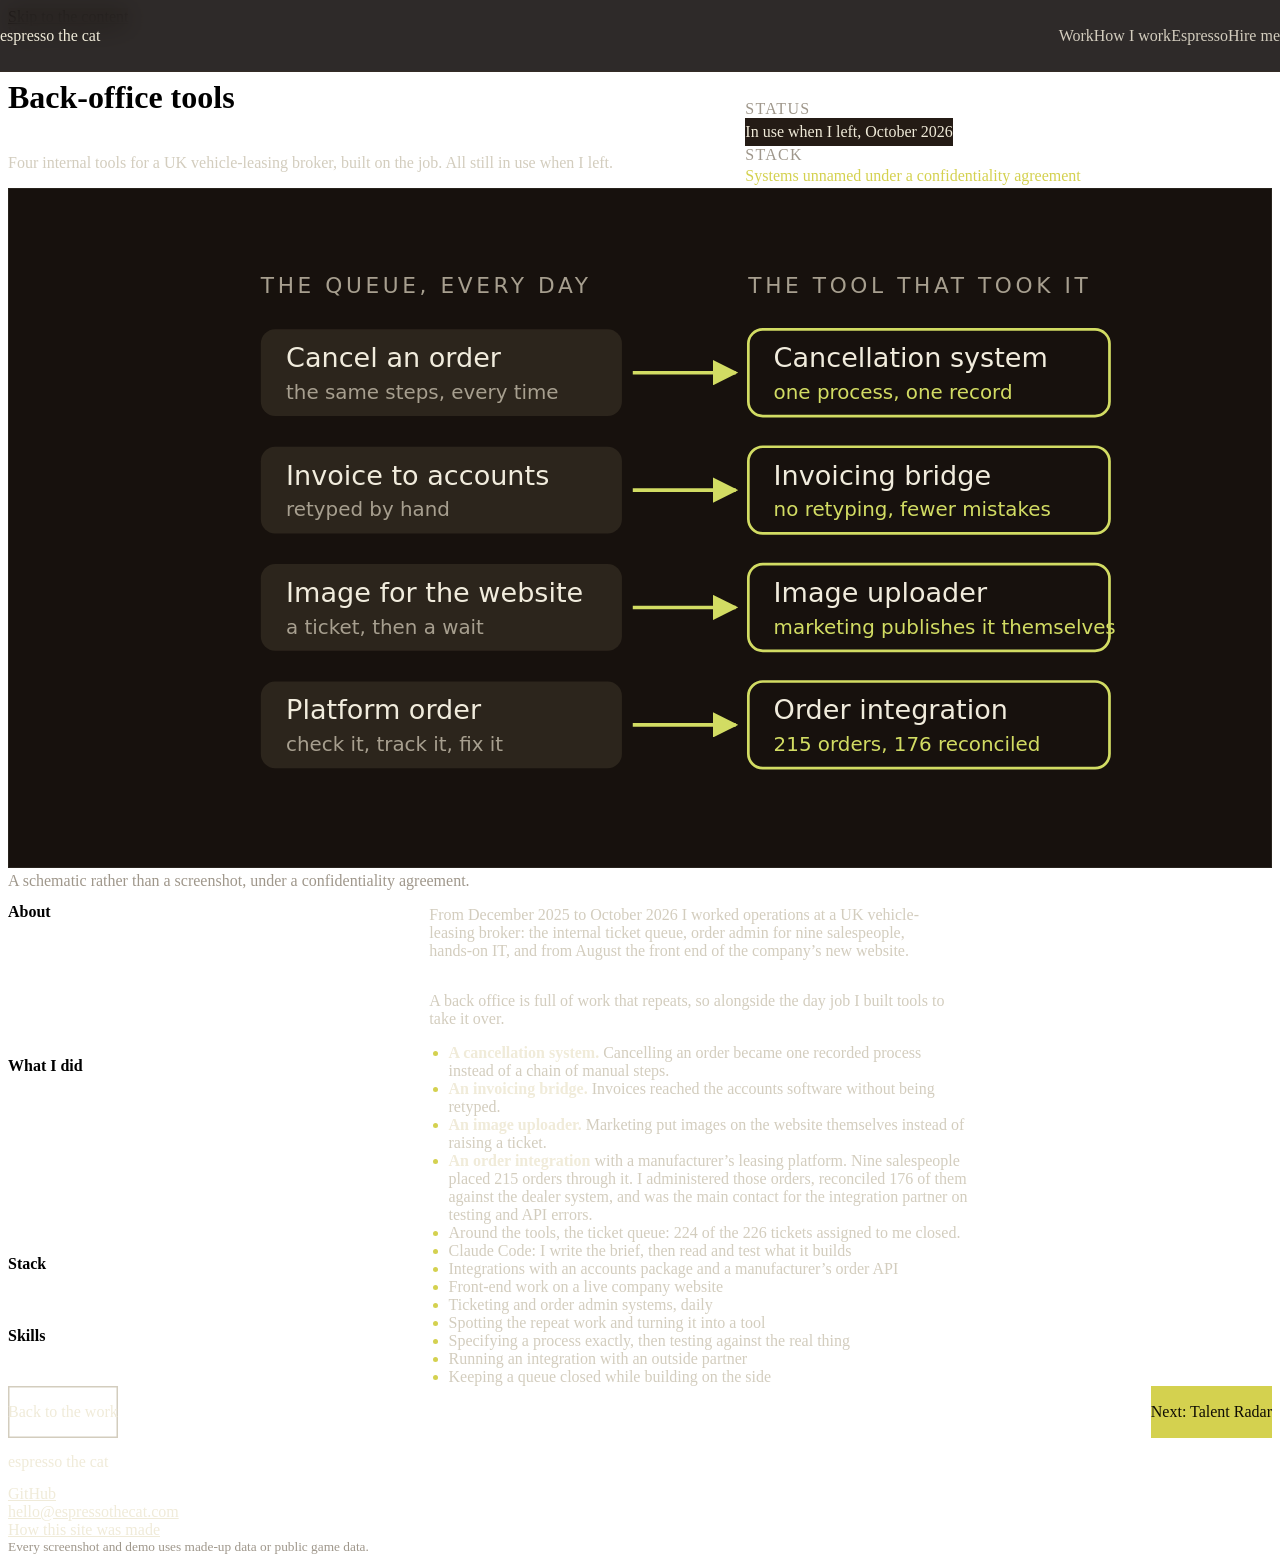
==== work/back-office.html @ 457ab489 "espressothecat.com Co-Authored-By: Claude Fable 5.1 <noreply@anthropic.com>" ====
<!doctype html>
<html lang="en-GB">
<head>
<meta charset="utf-8">
<meta name="viewport" content="width=device-width, initial-scale=1">
<title>Back-office tools · Espresso the cat</title>
<meta name="description" content="Four internal tools for a UK vehicle-leasing broker, built on the job. All still in use when I left.">
<meta name="theme-color" content="#1a1611">
<meta property="og:type" content="article">
<meta property="og:title" content="Back-office tools · Espresso the cat">
<meta property="og:description" content="Four internal tools for a UK vehicle-leasing broker, built on the job. All still in use when I left.">
<meta property="og:image" content="https://espressothecat.com/assets/clifford-still.jpg">
<meta property="og:url" content="https://espressothecat.com/work/back-office.html">
<link rel="canonical" href="https://espressothecat.com/work/back-office.html">
<link rel="icon" href="/assets/favicon.svg" type="image/svg+xml">
<link rel="stylesheet" href="/style.css">
<script>document.documentElement.classList.add('js');</script>
</head>
<body class="case">
<a class="skip" href="#main">Skip to the content</a>
<header class="nav">
  <div class="container">
    <a class="wordmark" href="/" aria-label="Espresso the cat, home">espresso the cat</a>
    <ul>
      <li><a href="/#work" class="is-current">Work</a></li>
      <li><a href="/#how">How I work</a></li>
      <li><a href="/#espresso">Espresso</a></li>
      <li><a href="/#hire">Hire me</a></li>
    </ul>
  </div>
</header>

<main id="main" class="container">
  <header class="case-head">
    <div>
      <p class="eyebrow"><a href="/#work">Work</a> <span aria-hidden="true">&middot;</span> 1 of 7</p>
      <h1>Back-office tools</h1>
      <p class="lead">Four internal tools for a UK vehicle-leasing broker, built on the job. All still in use when I left.</p>
    </div>
    <dl class="case-meta">
      <div><dt>Status</dt><dd><span class="chip">In use when I left, October 2026</span></dd></div>
      <div><dt>Stack</dt><dd class="stack">Systems unnamed under a confidentiality agreement</dd></div>
    </dl>
  </header>
  <figure class="case-hero case-hero--schematic"><picture><source media="(max-width: 40rem)" srcset="/assets/back-office-tools-phone.svg" width="700" height="680"><img src="/assets/back-office-tools.svg" width="1400" height="680" alt="A schematic: four kinds of repeat work on the left, each with an arrow to the tool that took it over"></picture><figcaption>A schematic rather than a screenshot, under a confidentiality agreement.</figcaption></figure>
  <div class="case-body">
<section class="case-section" aria-labelledby="s0"><h2 id="s0">About</h2><div class="case-section__body"><p>From December 2025 to October 2026 I worked operations at a UK vehicle-leasing broker: the internal ticket queue, order admin for nine salespeople, hands-on IT, and from August the front end of the company’s new website.</p><p>A back office is full of work that repeats, so alongside the day job I built tools to take it over.</p></div></section>
<section class="case-section" aria-labelledby="s1"><h2 id="s1">What I did</h2><div class="case-section__body"><ul><li><strong>A cancellation system.</strong> Cancelling an order became one recorded process instead of a chain of manual steps.</li><li><strong>An invoicing bridge.</strong> Invoices reached the accounts software without being retyped.</li><li><strong>An image uploader.</strong> Marketing put images on the website themselves instead of raising a ticket.</li><li><strong>An order integration</strong> with a manufacturer’s leasing platform. Nine salespeople placed 215 orders through it. I administered those orders, reconciled 176 of them against the dealer system, and was the main contact for the integration partner on testing and API errors.</li><li>Around the tools, the ticket queue: 224 of the 226 tickets assigned to me closed.</li></ul></div></section>
<section class="case-section" aria-labelledby="s2"><h2 id="s2">Stack</h2><div class="case-section__body"><ul><li>Claude Code: I write the brief, then read and test what it builds</li><li>Integrations with an accounts package and a manufacturer’s order API</li><li>Front-end work on a live company website</li><li>Ticketing and order admin systems, daily</li></ul></div></section>
<section class="case-section" aria-labelledby="s3"><h2 id="s3">Skills</h2><div class="case-section__body"><ul><li>Spotting the repeat work and turning it into a tool</li><li>Specifying a process exactly, then testing against the real thing</li><li>Running an integration with an outside partner</li><li>Keeping a queue closed while building on the side</li></ul></div></section>
  </div>
  
  <nav class="case-foot" aria-label="More work"><a class="btn btn--quiet" href="/#work">Back to the work</a><a class="btn btn--primary" href="/work/talent-radar.html">Next: Talent Radar</a></nav>
</main>

<footer class="footer footer--slim">
  <div class="container">
    <p class="footer__mast">espresso the cat</p>
    <div class="footer__links">
      <a href="https://github.com/beartreeuk">GitHub</a>
      <a href="mailto:hello@espressothecat.com">hello@espressothecat.com</a>
      <a href="/work/this-site.html">How this site was made</a>
      <small>Every screenshot and demo uses made-up data or public game data.</small>
    </div>
  </div>
</footer>
<script data-goatcounter="https://espressothecat.goatcounter.com/count" async src="//gc.zgo.at/count.js"></script>
</body>
</html>
---- style.css ----
/* espressothecat.com */
 * hero: Poster · nav: edge-aligned, fixed, blurred once scrolled · footer: mast · imagery: the user's own renders, video and photograph, plus a sample terminal (Pinned) · signature: the live Clifford attractor from the user's wallpaper, bent by the pointer, in Espresso's eye colour · spore: head-torch ground, accent retuned to the cat's eye (hue 108)
 * axes: dark/roman-serif/warm · posture: committed · contrast: pass · fold: pass · v2.0.0 */
/* Hallmark · pre-emit critique: P4 H4 E4 S5 R4 V5 · weakest: H, six tiles compete; the fractal tile leads at eight columns by two rows and the rest sit in text wells */
/* Hallmark · dismissed 23 · the hire section is built on one count in the accent, as Spore's Range sets a price or count · the only display type in accent on the page */
/* Hallmark · waive 47b · one terminal frame, the user's own tools and commands inside · the workflow is what the page sells */
/* Hallmark · waive 83 · the renders, the dance video and Espresso are all the user's own work and cat · a portfolio of the user's own GPU renders is the page's reason */
@import url("./tokens.css");
@import url("./base.css");

/* type: Young Serif and Instrument Sans, both OFL, served from this site so no visitor is sent to a fonts CDN */
@font-face { font-family: "Young Serif"; font-style: normal; font-weight: 400; font-display: swap; src: url("assets/fonts/young-serif-latin.woff2") format("woff2"); unicode-range: U+0000-00FF, U+0131, U+0152-0153, U+02BB-02BC, U+02C6, U+02DA, U+02DC, U+0304, U+0308, U+0329, U+2000-206F, U+20AC, U+2122, U+2191, U+2193, U+2212, U+2215, U+FEFF, U+FFFD; }
@font-face { font-family: "Young Serif"; font-style: normal; font-weight: 400; font-display: swap; src: url("assets/fonts/young-serif-latin-ext.woff2") format("woff2"); unicode-range: U+0100-02BA, U+02BD-02C5, U+02C7-02CC, U+02CE-02D7, U+02DD-02FF, U+0304, U+0308, U+0329, U+1D00-1DBF, U+1E00-1E9F, U+1EF2-1EFF, U+2020, U+20A0-20AB, U+20AD-20C4, U+2113, U+2C60-2C7F, U+A720-A7FF; }
@font-face { font-family: "Instrument Sans"; font-style: normal; font-weight: 400 700; font-display: swap; src: url("assets/fonts/instrument-sans-latin.woff2") format("woff2"); unicode-range: U+0000-00FF, U+0131, U+0152-0153, U+02BB-02BC, U+02C6, U+02DA, U+02DC, U+0304, U+0308, U+0329, U+2000-206F, U+20AC, U+2122, U+2191, U+2193, U+2212, U+2215, U+FEFF, U+FFFD; }
@font-face { font-family: "Instrument Sans"; font-style: normal; font-weight: 400 700; font-display: swap; src: url("assets/fonts/instrument-sans-latin-ext.woff2") format("woff2"); unicode-range: U+0100-02BA, U+02BD-02C5, U+02C7-02CC, U+02CE-02D7, U+02DD-02FF, U+0304, U+0308, U+0329, U+1D00-1DBF, U+1E00-1E9F, U+1EF2-1EFF, U+2020, U+20A0-20AB, U+20AD-20C4, U+2113, U+2C60-2C7F, U+A720-A7FF; }

:root {
  --color-paper: oklch(14% 0.01 60); --color-paper-2: oklch(18.5% 0.013 60); --color-paper-3: oklch(23% 0.018 58);
  --color-ink: oklch(94% 0.025 95); --color-ink-2: oklch(85% 0.022 90); --color-muted: oklch(68% 0.02 80);
  --color-rule: oklch(30% 0.016 60);
  --color-accent: oklch(84% 0.15 108); --color-accent-2: oklch(91% 0.11 108); --color-accent-ink: oklch(16% 0.02 100); --color-focus: oklch(88% 0.16 108);
  --color-scrim: oklch(14% 0.01 60 / 0.72);
  --text-marquee: clamp(3rem, 8vw, 7.5rem);
  --text-figure: clamp(5rem, 11vw, 11rem);
  --font-mono: ui-monospace, "Cascadia Mono", Consolas, "SF Mono", Menlo, monospace;
  --color-term: oklch(10% 0.01 60);
 
  --nav-height: 72px;
}

/* nav */
.nav { position: fixed; inset: 0 0 auto 0; z-index: var(--z-sticky-nav); transition: background-color var(--dur-short) var(--ease-out); }
.nav.is-scrolled { background: color-mix(in oklab, var(--color-paper) 78%, transparent); backdrop-filter: blur(14px); -webkit-backdrop-filter: blur(14px); box-shadow: inset 0 -1px 0 var(--color-rule); }
.nav a.is-current { color: var(--color-accent); }
.nav .container { display: flex; align-items: center; justify-content: space-between; gap: var(--space-lg); min-height: 72px; }
.wordmark { font-family: var(--font-display); font-size: var(--text-xl); text-decoration: none; color: var(--color-ink); white-space: nowrap; }
.nav ul { display: flex; gap: var(--space-lg); margin: 0; padding: 0; list-style: none; }
.nav a:not(.wordmark) { color: var(--color-ink-2); text-decoration: none; white-space: nowrap; transition: color var(--dur-short) var(--ease-out); }
.nav a:not(.wordmark):hover { color: var(--color-accent); }
.nav a:focus-visible, .wordmark:focus-visible { outline: 2px solid var(--color-focus); outline-offset: 4px; }

/* hero */
.hero { position: relative; min-height: 100dvh; display: grid; align-items: end; isolation: isolate; background: var(--color-paper); }
.hero__art { position: absolute; inset: 0; z-index: var(--z-base); margin: 0; }
.hero__art img, .hero__art canvas { position: absolute; inset: 0; width: 100%; height: 100%; object-fit: cover; object-position: 70% 50%; }
.hero__art canvas { opacity: 0; transition: opacity var(--dur-long) var(--ease-out); }
.hero__art canvas.is-live { opacity: 1; }
.hero::after { content: ""; position: absolute; inset: 0; z-index: var(--z-base); pointer-events: none; background: linear-gradient(90deg, var(--color-scrim) 0%, transparent 62%); }
.hero__body { position: relative; z-index: var(--z-raised); padding-block: var(--space-4xl) var(--space-3xl); }
.hero h1 { font-size: var(--text-marquee); line-height: 0.98; max-width: 11ch; }
.hero .lead { margin-top: var(--space-lg); color: var(--color-ink-2); max-width: 40ch; }
.hero__avail { margin-top: var(--space-md); color: var(--color-accent-2); font-weight: 600; max-width: 44ch; }
.hero__actions { display: flex; flex-wrap: wrap; align-items: center; gap: var(--space-md); margin-top: var(--space-xl); }

/* controls */
.btn { display: inline-flex; align-items: center; min-height: 48px; padding: 0 var(--space-lg); border: 0; border-radius: var(--radius-pill); font: 600 var(--text-md)/1 var(--font-body); white-space: nowrap; text-decoration: none; cursor: pointer; transition: background-color var(--dur-micro) var(--ease-out), transform var(--dur-micro) var(--ease-out); }
.btn--primary { background: var(--color-accent); color: var(--color-accent-ink); }
.btn--primary:hover { background: var(--color-accent-2); }
.btn--quiet { background: transparent; color: var(--color-ink); box-shadow: inset 0 0 0 1.5px var(--color-ink-2); }
.btn--quiet:hover { background: var(--color-paper-2); }
.btn:active { transform: translateY(1px); }
.btn:focus-visible { outline: 2px solid var(--color-focus); outline-offset: 3px; }
.btn:disabled { opacity: 0.55; cursor: not-allowed; transform: none; }
html:not(.js) [data-loop-toggle] { display: none; }

/* sections */
.section { padding-block: var(--section-gap) 0; }
.section--last { padding-bottom: var(--section-gap-l); }
.head { display: grid; gap: var(--space-md); margin-bottom: var(--space-2xl); }
.head .lead { color: var(--color-ink-2); }

/* footer */
.footer { padding-block: var(--section-gap-s) var(--space-2xl); border-top: var(--rule-hair) solid var(--color-rule); }
.footer__mast { font-family: var(--font-display); font-size: var(--text-marquee); line-height: 0.95; letter-spacing: var(--tracking-display); color: var(--color-ink); overflow-wrap: break-word; min-width: 0; }
.footer__grid { display: grid; grid-template-columns: minmax(0, 7fr) minmax(0, 5fr); gap: var(--gap-columns); margin-top: var(--space-2xl); }
.quotes { margin: 0; padding: 0; list-style: none; display: grid; gap: var(--space-md); }
.quotes__title { font-size: var(--text-title); margin-bottom: var(--space-md); }
.quotes li { color: var(--color-ink-2); overflow-wrap: anywhere; font-size: var(--text-sm); max-width: 70ch; }
.quotes q { quotes: "\201C" "\201D"; }
.footer__links { display: grid; gap: var(--space-sm); align-content: start; justify-items: start; }
.footer__links a { color: var(--color-ink); }
.footer__links a:hover { text-decoration-color: var(--color-accent); }
.footer__links small { color: var(--color-muted); margin-top: var(--space-md); }

@media (max-width: 60rem) {
  .footer__grid { grid-template-columns: minmax(0, 1fr); }
  .nav ul { gap: var(--space-md); }
  .hero::after { background: linear-gradient(0deg, var(--color-scrim) 0%, transparent 70%); }
}
@media (max-width: 40rem) {
  :root { --nav-height: 92px; }
  .nav { background: color-mix(in oklab, var(--color-paper) 72%, transparent); backdrop-filter: blur(10px); -webkit-backdrop-filter: blur(10px); }
  .nav .container { flex-wrap: wrap; min-height: 0; padding-block: var(--space-sm); row-gap: var(--space-2xs); }
  .nav ul { flex-basis: 100%; gap: var(--space-md); font-size: var(--text-sm); }
  .hero::after { background: linear-gradient(0deg, var(--color-paper) 0%, var(--color-scrim) 52%, oklch(14% 0.01 60 / 0.3) 100%); }
  .hero__body { padding-block: var(--space-4xl) var(--space-2xl); }
}
@media (prefers-reduced-motion: reduce) {
  .hero__art canvas { display: none; }
  .btn, .nav a { transition: none; }
}
@media (prefers-reduced-motion: reduce) { .hero [data-loop-toggle] { display: none; } }
.hero { color: var(--color-ink); }
.skip { position: absolute; left: var(--space-md); top: calc(-1 * var(--space-3xl)); z-index: var(--z-toast); padding: var(--space-xs) var(--space-md); background: var(--color-ink); color: var(--color-paper); }
.skip:focus-visible { top: var(--space-md); outline: 2px solid var(--color-focus); outline-offset: 2px; }
/* the work, as a bento of case tiles */
.work { border-top: 6px solid var(--color-accent); }
.head--split { grid-template-columns: minmax(0, 7fr) minmax(0, 5fr); align-items: end; }
.bento { display: grid; grid-template-columns: repeat(12, minmax(0, 1fr)); grid-auto-rows: minmax(360px, auto); gap: var(--gap-columns); margin: 0; padding: 0; list-style: none; }
.tile { position: relative; display: flex; flex-direction: column; justify-content: flex-end; gap: var(--space-sm); padding: var(--space-xl); border-radius: var(--radius-card); background: var(--color-paper-2); overflow: hidden; min-width: 0; }
.tile--lead { grid-column: span 8; grid-row: span 2; min-height: 752px; }
.tile--tall { grid-column: span 4; grid-row: span 2; }
.tile--half { grid-column: span 6; }
.tile--photo > img, .tile--photo > picture > img, .tile--photo > video { position: absolute; inset: 0; width: 100%; height: 100%; object-fit: cover; z-index: var(--z-base); }
.tile--photo::after { content: ""; position: absolute; inset: 0; z-index: var(--z-base); background: linear-gradient(0deg, var(--color-scrim) 0%, transparent 55%); pointer-events: none; }
.tile__text { position: relative; z-index: var(--z-raised); display: grid; gap: var(--space-sm); justify-items: start; }
.tile h3 { font-size: var(--text-2xl); max-width: 22ch; }
.tile--lead h3 { font-size: var(--text-section); }
.tile p { color: var(--color-ink-2); max-width: 46ch; }
.tile .stack { color: var(--color-accent); font-size: var(--text-sm); }
.chip { display: inline-flex; align-items: center; min-height: 28px; padding: 0 var(--space-sm); border-radius: var(--radius-pill); background: var(--color-paper-3); color: var(--color-ink); font-size: var(--text-sm); justify-self: start; align-self: flex-start; }
.tile--photo .chip { background: var(--color-scrim); }
.tile__toggle { position: absolute; top: var(--space-md); right: var(--space-md); z-index: var(--z-raised); min-height: 44px; background: var(--color-scrim); }
.grained { position: relative; isolation: isolate; }
.grained::after { content: ""; position: absolute; inset: 0; z-index: -1; border-radius: inherit; pointer-events: none; opacity: var(--grain); mix-blend-mode: screen;
  background-image: url("data:image/svg+xml,%3Csvg xmlns='http://www.w3.org/2000/svg' width='200' height='200'%3E%3Cfilter id='n'%3E%3CfeTurbulence type='fractalNoise' baseFrequency='0.9' numOctaves='2'/%3E%3CfeColorMatrix values='0 0 0 0 0.6 0 0 0 0 0.55 0 0 0 0 0.45 0 0 0 0.35 0'/%3E%3C/filter%3E%3Crect width='200' height='200' filter='url(%23n)'/%3E%3C/svg%3E"); }

/* renders, as a rail past the edge */
.rail { display: grid; grid-auto-flow: column; grid-auto-columns: min(46rem, 82%); gap: var(--gap-columns); margin: 0; padding: 0 var(--gutter) var(--space-md); padding-inline-start: max(var(--gutter), calc((100% - var(--container)) / 2 + var(--gutter))); list-style: none; overflow-x: auto; scroll-snap-type: x mandatory; scroll-padding-inline: var(--gutter); scrollbar-color: var(--color-accent) var(--color-paper-2); }
.rail:focus-visible { outline: 2px solid var(--color-focus); outline-offset: 4px; }
.rail li { scroll-snap-align: start; min-width: 0; }
.rail figure { margin: 0; }
.rail img { width: 100%; aspect-ratio: 16 / 10; object-fit: cover; border-radius: var(--radius-card); background: var(--color-paper-2); outline: 1px solid color-mix(in oklab, var(--color-ink) 8%, transparent); outline-offset: -1px; }
.rail figcaption { margin-top: var(--space-sm); font-size: var(--text-sm); color: var(--color-muted); }

/* espresso */
.cat { padding-block: var(--section-gap) 0; }
.cat__grid { display: grid; grid-template-columns: minmax(0, 7fr) minmax(0, 5fr); gap: var(--space-3xl); align-items: center; }
.cat figure { margin: 0; }
.cat img { width: 100%; object-fit: cover; border-radius: var(--radius-card); background: var(--color-paper-3); }
.cat__big img { aspect-ratio: 4 / 5; max-height: 820px; object-position: 50% 35%; }
.cat__small img { aspect-ratio: 4 / 3; object-position: 40% 40%; }
.cat__text { display: grid; gap: var(--space-lg); }
.cat__text p { color: var(--color-ink-2); }
.cat figcaption { margin-top: var(--space-sm); font-size: var(--text-sm); color: var(--color-muted); }

/* hero hint and the live toy */
.hero__hint { margin-top: var(--space-md); font-size: var(--text-sm); color: var(--color-muted); }
html:not(.js) .hero__hint { display: none; }
.hero__art canvas { cursor: crosshair; }

/* the editor types */
.quotes q.is-typing::after { content: ""; display: inline-block; width: 0.55em; height: 1em; margin-left: var(--space-3xs); vertical-align: -0.12em; background: var(--color-accent); }

@media (max-width: 60rem) {
  .head--split { grid-template-columns: minmax(0, 1fr); }
  .tile--lead, .tile--tall, .tile--half { grid-column: 1 / -1; grid-row: auto; }
  .tile--lead { min-height: 480px; }
  .tile--lead:has(.tile__art--contain) { min-height: 700px; }
  .tile--tall { min-height: 560px; }
  .cat__grid { grid-template-columns: minmax(0, 1fr); gap: var(--space-2xl); }
}
@media (max-width: 40rem) {
  .tile { padding: var(--space-lg); }
}
@media (prefers-reduced-motion: reduce) { .hero__hint { display: none; } }
.tile .stack { display: flex; flex-wrap: wrap; align-items: center; gap: var(--space-sm); }
.tile .stack .chip { color: var(--color-ink); }

/* how I build: a terminal held still while the four panels scroll past it */
.pinned { display: grid; grid-template-columns: minmax(0, 7fr) minmax(0, 5fr); gap: var(--space-3xl); align-items: start; }
.term { position: sticky; top: calc(var(--nav-height) + var(--space-lg)); margin: 0; z-index: var(--z-sticky); }
.term__screen { margin: 0; min-height: 500px; padding: var(--space-xl); border-radius: var(--radius-card); background: var(--color-term); color: var(--color-ink-2); font: 400 var(--text-md)/1.6 var(--font-mono); white-space: pre-wrap; overflow-wrap: anywhere; outline: 1px solid color-mix(in oklab, var(--color-ink) 8%, transparent); outline-offset: -1px; }
.term__screen code { font: inherit; display: block; }
.term figcaption { margin-top: var(--space-sm); font-size: var(--text-sm); color: var(--color-muted); }
.line--in { color: var(--color-ink); }
.line--ok { color: var(--color-accent); }
.js .line { opacity: 0; animation: line-in var(--dur-long) var(--ease-out) forwards; animation-delay: calc(var(--i, 0) * 160ms); }
@keyframes line-in { to { opacity: 1; } }
.panels { margin: 0; padding: 0; list-style: none; }
.panels > li { min-height: 62vh; display: grid; align-content: center; gap: var(--space-md); padding-block: var(--space-2xl); border-top: var(--rule-hair) solid var(--color-rule); transition: opacity var(--dur-long) var(--ease-out); }
.panels > li:first-child { border-top: 0; }
.panels h3 { font-size: var(--text-2xl); }
.panels p { color: var(--color-ink-2); }
.panel__meta { display: flex; flex-wrap: wrap; gap: var(--space-xs) var(--space-md); margin: 0; padding: 0; list-style: none; font: 400 var(--text-sm)/1.5 var(--font-mono); color: var(--color-muted); }
.panel__meta li + li { padding-left: var(--space-md); border-left: var(--rule-hair) solid var(--color-rule); }
.stats { display: grid; grid-template-columns: repeat(4, minmax(0, 1fr)); gap: var(--space-lg); margin: 0 0 var(--space-3xl); padding: 0; }
.stats div { padding-top: var(--space-md); border-top: var(--rule-hair) solid var(--color-rule); }
.stats dt { font: 400 var(--text-3xl)/1 var(--font-display); letter-spacing: -0.02em; color: var(--color-ink); }
.stats dd { margin: var(--space-xs) 0 0; font-size: var(--text-sm); color: var(--color-ink-2); }
.js .panels > li:not(.is-active) { opacity: 0.45; }
.more-jobs { display: grid; gap: var(--space-lg); margin-top: var(--space-3xl); padding-top: var(--space-2xl); border-top: var(--rule-hair) solid var(--color-rule); }
.more-jobs h3 { font-size: var(--text-2xl); }
.jobs { margin: 0; padding: 0; list-style: none; display: grid; grid-template-columns: repeat(2, minmax(0, 1fr)); gap: var(--space-md) var(--gap-columns); }
.jobs li { padding-top: var(--space-sm); border-top: var(--rule-hair) solid var(--color-rule); color: var(--color-ink-2); }
.jobs strong { color: var(--color-ink); font-weight: 600; }
.more-jobs p { color: var(--color-ink-2); max-width: 65ch; }

/* hire me: the close, weighted by one real number */
.hire { margin-top: var(--section-gap); padding-block: var(--section-gap-s); background: var(--color-paper-2); }
.hire__grid { display: grid; grid-template-columns: minmax(0, 4fr) minmax(0, 8fr); gap: var(--space-3xl); align-items: start; }
.hire__head { display: grid; gap: var(--space-lg); justify-items: start; position: sticky; top: calc(var(--nav-height) + var(--space-lg)); }
.hire__head .lead { color: var(--color-ink-2); }
.hire__mail { color: var(--color-muted); font-size: var(--text-sm); }
.hire__promise { color: var(--color-ink-2); max-width: 36ch; }
.hire__titles { color: var(--color-muted); font-size: var(--text-sm); max-width: 36ch; }
.hire__body { display: grid; gap: var(--space-2xl); }
.figure-well { padding: var(--space-xl) var(--space-xl) var(--space-lg); border-radius: var(--radius-card); background: var(--color-paper-3); }
.figure { font-family: var(--font-display); font-size: var(--text-figure); line-height: 0.86; letter-spacing: var(--tracking-display); color: var(--color-accent); font-variant-numeric: lining-nums tabular-nums; overflow-wrap: break-word; min-width: 0; max-width: none; }
.figure__of { font-size: 0.32em; color: var(--color-ink); letter-spacing: 0; }
.figure__label { margin-top: var(--space-md); color: var(--color-ink-2); max-width: 40ch; }
.pitch { margin: 0; display: grid; grid-template-columns: repeat(2, minmax(0, 1fr)); gap: var(--space-xl) var(--gap-columns); }
.pitch div { border-top: 2px solid var(--color-accent); padding-top: var(--space-md); }
.pitch dt { font-family: var(--font-display); font-size: var(--text-title); line-height: 1.2; color: var(--color-ink); }
.pitch dd { margin: var(--space-xs) 0 0; color: var(--color-ink-2); }

/* one reveal: the tiles slide in */
.js [data-reveal] > * { opacity: 0; transform: translateY(14px); transition: opacity var(--dur-long) var(--ease-out), transform var(--dur-long) var(--ease-out); transition-delay: calc(var(--i, 0) * 70ms); }
.js [data-reveal].is-in > * { opacity: 1; transform: none; }

@media (max-width: 60rem) {
  .jobs { grid-template-columns: minmax(0, 1fr); }
  .pinned { grid-template-columns: minmax(0, 1fr); gap: 0; }
  .term { order: 2; top: auto; bottom: 0; background: var(--color-paper); padding-block: var(--space-sm); }
  .term__screen { min-height: 0; max-height: 38vh; overflow-y: auto; padding: var(--space-lg); font-size: var(--text-sm); }
  .term figcaption { display: none; }
  .panels > li { min-height: 44vh; align-content: start; padding-block: var(--space-xl); }
  .stats { grid-template-columns: repeat(2, minmax(0, 1fr)); }
  .hire__grid { grid-template-columns: minmax(0, 1fr); gap: var(--space-2xl); }
  .hire__head { position: static; }
}
@media (max-width: 40rem) {
  .pitch { grid-template-columns: minmax(0, 1fr); }
  .figure-well { padding: var(--space-lg); }
}
@media (prefers-reduced-motion: reduce) {
  .js .line { animation: none; opacity: 1; }
  .js [data-reveal] > * { opacity: 1; transform: none; transition: none; }
  .js .panels > li:not(.is-active) { opacity: 1; }
  .nav { transition: none; }
}


/* tiles as links: the whole tile opens its page */
a.tile { color: inherit; text-decoration: none; }
.tile--photo > img, .tile--photo > picture > img { transition: transform var(--dur-long) var(--ease-out); }
a.tile:hover > img, a.tile:focus-visible > img, a.tile:hover > picture > img, a.tile:focus-visible > picture > img { transform: scale(1.03); }
.tile--photo > picture > img.tile__art--contain { object-fit: contain; object-position: 50% 0; }
a.tile:hover h3, a.tile:focus-visible h3 { color: var(--color-accent-2); }
.tile h3 { transition: color var(--dur-short) var(--ease-out); }
.tile__more { display: inline-flex; align-items: center; gap: var(--space-xs); margin-top: var(--space-2xs); color: var(--color-accent); font-weight: 600; opacity: 0; transform: translateY(4px); transition: opacity var(--dur-short) var(--ease-out), transform var(--dur-short) var(--ease-out); }
.tile__more::after { content: "\2192"; }
a.tile:hover .tile__more, a.tile:focus-visible .tile__more { opacity: 1; transform: none; }
a.tile:focus-visible { outline: 3px solid var(--color-focus); outline-offset: 4px; }
.bento > .tile--half:last-child:nth-child(2n+1) { grid-column: 1 / -1; }
@media (hover: none) { .tile__more { opacity: 1; transform: none; } }
@media (max-width: 60rem) { .bento > .tile--half:last-child:nth-child(2n+1) { grid-column: 1 / -1; } }
@media (prefers-reduced-motion: reduce) { .tile--photo > img, .tile--photo > picture > img, .tile__more, .tile h3 { transition: none; } a.tile:hover > img, a.tile:hover > picture > img { transform: none; } }

/* case pages: work/<slug>.html, one structure for all seven */
.case main { padding-top: calc(var(--nav-height) + var(--space-2xl)); }
.case-head { display: grid; grid-template-columns: minmax(0, 7fr) minmax(0, 5fr); gap: var(--space-2xl) var(--gap-columns); align-items: end; padding-bottom: var(--space-2xl); border-bottom: var(--rule-hair) solid var(--color-rule); }
.case-head > div { display: grid; gap: var(--space-lg); }
.eyebrow { font-size: var(--text-sm); color: var(--color-muted); }
.eyebrow a { color: var(--color-ink-2); text-decoration-color: color-mix(in oklab, var(--color-ink-2) 40%, transparent); }
.eyebrow a:hover { color: var(--color-accent); text-decoration-color: var(--color-accent); }
.eyebrow span { margin-inline: var(--space-2xs); }
.case-head .lead { color: var(--color-ink-2); }
.case-meta { margin: 0; display: grid; gap: var(--space-md); align-content: end; }
.case-meta div { display: grid; gap: var(--space-2xs); padding-top: var(--space-sm); border-top: var(--rule-hair) solid var(--color-rule); }
.case-meta dt { font-size: var(--text-xs); text-transform: uppercase; letter-spacing: 0.08em; color: var(--color-muted); }
.case-meta dd { margin: 0; color: var(--color-ink-2); }
.case-meta dd.stack { color: var(--color-accent); font-size: var(--text-sm); line-height: 1.5; }
.case-meta .chip { vertical-align: middle; }
.case-meta__rest { color: var(--color-ink-2); }
.case-hero { margin: var(--space-2xl) 0 0; }
.case-hero img, .case-gallery img { width: 100%; border-radius: var(--radius-card); background: var(--color-paper-2); outline: 1px solid color-mix(in oklab, var(--color-ink) 8%, transparent); outline-offset: -1px; }
.case-hero figcaption, .case-gallery figcaption { margin-top: var(--space-sm); font-size: var(--text-sm); color: var(--color-muted); max-width: 70ch; }
.case-hero--schematic img { max-height: 44rem; object-fit: contain; }
.case-hero--schematic picture { display: block; }
.unproven { color: var(--color-muted); font-style: normal; }
.case-body { margin-top: var(--space-2xl); }
.case-section { display: grid; grid-template-columns: minmax(0, 4fr) minmax(0, 8fr); gap: var(--space-lg) var(--gap-columns); padding-block: var(--space-2xl); border-top: var(--rule-hair) solid var(--color-rule); }
.case-body > .case-section:first-child { border-top: 0; padding-top: 0; }
.case-section h2 { font-size: var(--text-2xl); position: sticky; top: calc(var(--nav-height) + var(--space-lg)); align-self: start; }
.case-section__body { display: grid; gap: var(--space-md); color: var(--color-ink-2); min-width: 0; }
.case-section__body > p { max-width: 65ch; }
.case-section__body ul { margin: 0; padding-left: 1.2em; display: grid; gap: var(--space-sm); max-width: 65ch; }
.case-section__body li::marker { color: var(--color-accent); }
.case-section__body strong { color: var(--color-ink); font-weight: 600; }
.case-section__body code { font: 400 0.92em/1.4 var(--font-mono); padding: 0 var(--space-2xs); border-radius: 4px; background: var(--color-paper-3); color: var(--color-ink); }
.case-section .term { position: static; margin-block: var(--space-sm); padding: 0; background: transparent; order: 0; }
.case-section .term__screen { min-height: 0; max-height: none; overflow: visible; padding: var(--space-lg); font-size: var(--text-sm); }
.case-section .term figcaption { display: block; }
.case-section .term code { font-size: inherit; padding: 0; background: transparent; color: inherit; }
.numbers { margin: 0; display: grid; grid-template-columns: minmax(0, 2fr) minmax(0, 3fr); gap: 0 var(--gap-columns); }
.numbers dt, .numbers dd { padding-block: var(--space-md); border-top: var(--rule-hair) solid var(--color-rule); }
.numbers dt { font: 400 var(--text-xl)/1.15 var(--font-display); letter-spacing: -0.01em; color: var(--color-ink); font-variant-numeric: lining-nums tabular-nums; overflow-wrap: anywhere; }
.numbers dd { margin: 0; color: var(--color-ink-2); }
.numbers dt:first-of-type, .numbers dd:first-of-type { border-top: 0; padding-top: 0; }
.case-section .pitch { grid-template-columns: repeat(2, minmax(0, 1fr)); }
.case-gallery-section { padding-top: var(--space-2xl); border-top: var(--rule-hair) solid var(--color-rule); }
.case-gallery-section .head { margin-bottom: var(--space-xl); }
.case-gallery-section h2 { font-size: var(--text-2xl); }
.case-gallery { display: grid; grid-template-columns: repeat(2, minmax(0, 1fr)); gap: var(--space-xl) var(--gap-columns); }
.case-gallery figure { margin: 0; min-width: 0; }
.case-gallery .figure--tall { display: grid; justify-items: center; }
.case-gallery .figure--tall img { width: auto; max-height: 48rem; }
.case-gallery .figure--tall figcaption { justify-self: start; }
.case-foot { display: flex; flex-wrap: wrap; justify-content: space-between; gap: var(--space-md); margin-top: var(--section-gap-s); padding-top: var(--space-xl); border-top: var(--rule-hair) solid var(--color-rule); }
.case-foot .btn { max-width: 100%; white-space: normal; text-align: center; min-height: 52px; }
.footer--slim { margin-top: var(--section-gap-s); padding-block: var(--space-2xl); }
.footer--slim .footer__mast { font-size: var(--text-xl); }
.footer--slim .footer__links { margin-top: var(--space-lg); }

@media (max-width: 60rem) {
  .case-head { grid-template-columns: minmax(0, 1fr); gap: var(--space-xl); }
  .case-meta { align-content: start; }
  .case-section { grid-template-columns: minmax(0, 1fr); gap: var(--space-lg); }
  .case-section h2 { position: static; }
  .case-gallery { grid-template-columns: minmax(0, 1fr); }
  .case-section .term { position: static; bottom: auto; }
}
@media (max-width: 40rem) {
  .case main { padding-top: calc(var(--nav-height) + var(--space-xl)); }
  .numbers { grid-template-columns: minmax(0, 1fr); }
  .numbers dd { border-top: 0; padding-top: 0; }
  .numbers dd:not(:last-of-type) { padding-bottom: var(--space-md); }
  .case-section .pitch { grid-template-columns: minmax(0, 1fr); }
  .case-gallery .figure--tall img { max-height: 36rem; }
  .case-foot .btn { flex: 1 1 100%; justify-content: center; }
}

/* split tiles: a screenshot on top, text on solid paper below, so UI shots never sit under the words */
.tile--split { padding: 0; justify-content: flex-start; gap: 0; }
.tile--split > img { position: static; display: block; width: 100%; height: 270px; flex: 0 0 270px; object-fit: cover; object-position: 0 0; border-bottom: 1px solid var(--color-rule); }
.tile--split.tile--tall > img { height: auto; flex: 1 1 0; min-height: 320px; }
.tile--split .tile__text { padding: var(--space-lg) var(--space-xl) var(--space-xl); }
@media (max-width: 60rem) {
  .tile--split > img, .tile--split.tile--tall > img { height: 220px; flex: 0 0 220px; min-height: 0; }
  .tile--split .tile__text { padding: var(--space-md) var(--space-lg) var(--space-lg); }
}

/* rewrite 2026-11-06: hero status line, Lately timeline, How I work two-column */
.hero__status { color: var(--color-accent-2); font-weight: 600; max-width: 40ch; }
.timeline { margin: 0; display: grid; gap: var(--space-lg); max-width: 72ch; }
.timeline div { display: grid; grid-template-columns: minmax(0, 11rem) minmax(0, 1fr); gap: var(--space-md); padding-top: var(--space-md); border-top: var(--rule-hair) solid var(--color-rule); }
.timeline dt { color: var(--color-muted); font-size: var(--text-sm); padding-top: 0.2em; }
.timeline dd { margin: 0; color: var(--color-ink-2); }
.timeline strong { color: var(--color-ink); font-weight: 600; }
.how__grid { display: grid; grid-template-columns: minmax(0, 5fr) minmax(0, 7fr); gap: var(--space-3xl); align-items: start; }
.how__text { display: grid; gap: var(--space-md); color: var(--color-ink-2); max-width: 52ch; font-size: var(--text-lead); line-height: 1.45; }
.how__text a { color: var(--color-ink); }
.how__grid .term { position: static; }
.how__grid .term__screen { min-height: 0; }
@media (max-width: 60rem) {
  .timeline div { grid-template-columns: 1fr; gap: var(--space-2xs); }
  .how__grid { grid-template-columns: 1fr; gap: var(--space-xl); }
}

/* a working demo in place of a screenshot: the frame on wide screens, the screenshot with a button on phones */
.case-hero--demo .demo-frame { border-radius: var(--radius-card); overflow: hidden; background: #0b1118; outline: 1px solid color-mix(in oklab, var(--color-ink) 10%, transparent); outline-offset: -1px; }
.case-hero--demo iframe { display: block; width: 100%; height: 47rem; border: 0; background: #0b1118; }
.case-hero--demo .demo-fallback { display: none; position: relative; text-decoration: none; }
.case-hero--demo .demo-fallback .btn { position: absolute; left: 50%; top: 50%; transform: translate(-50%, -50%); box-shadow: var(--shadow-card); }
.case-hero--demo figcaption a { color: var(--color-ink-2); }
@media (max-width: 60rem) {
  .case-hero--demo .demo-frame { display: none; }
  .case-hero--demo .demo-fallback { display: block; }
}

/* project pages have no hero behind the fixed nav, so it always carries its own background */
body.case .nav { background: color-mix(in oklab, var(--color-paper) 86%, transparent); backdrop-filter: blur(14px); -webkit-backdrop-filter: blur(14px); box-shadow: inset 0 -1px 0 var(--color-rule); }

/* footer note replaces the typed cat quotes */
.footer__note { margin: 0; color: var(--color-ink-2); max-width: 52ch; }

/* 2026-11-06: tighter work grid; Talent Radar leads, the schematic sits in the tall tile */
.bento { gap: var(--space-lg); grid-auto-rows: minmax(280px, auto); }
.tile { padding: var(--space-lg); }
.tile--lead { min-height: 0; }
.tile--split .tile__text { padding: var(--space-lg); }
.tile--split.tile--lead > img { height: auto; flex: 1 1 0; min-height: 420px; object-position: 50% 50%; }
.tile--split > img.tile__art--contain { object-fit: contain; object-position: 50% 50%; padding: var(--space-md) var(--space-md) 0; box-sizing: border-box; border-bottom: 0; }
.tile--split.tile--tall > img.tile__art--contain { min-height: 0; }
@media (max-width: 60rem) {
  .tile--split.tile--lead > img { min-height: 0; }
  .tile--split > img.tile__art--contain { height: auto; flex: none; aspect-ratio: 700 / 680; max-height: 28rem; }
  .tile--tall { min-height: 0; }
}
.bento { grid-auto-rows: minmax(240px, auto); }

/* 2026-11-06 polish: phone fixes and the photo tile's text */
/* the lead split tile lost its screenshot on phones: flex 1 1 0 with no fixed row height collapsed it to nothing */
@media (max-width: 60rem) {
  .tile--split.tile--lead > img { height: 220px; flex: 0 0 220px; min-height: 0; }
}
/* the review in How I work is a figure, not the pinned terminal: no inner scroll, caption shown */
@media (max-width: 60rem) {
  .how__grid .term { position: static; bottom: auto; order: 0; background: transparent; padding-block: 0; }
  .how__grid .term__screen { max-height: none; overflow: visible; }
  .how__grid .term figcaption { display: block; }
}
/* the photo tile's words sat over the brightest part of the render: scrim the text column, keep the right side bright */
.tile--photo::after { background: linear-gradient(90deg, var(--color-scrim) 0%, var(--color-scrim) 35%, transparent 75%), linear-gradient(0deg, var(--color-scrim) 0%, transparent 55%); }
@media (max-width: 60rem) {
  .tile--photo::after { background: var(--color-scrim); }
}

/* Espresso: one landscape crop, so the section is no taller than the text beside it needs */
.cat__big img { aspect-ratio: 4 / 3; max-height: 34rem; object-position: 50% 28%; }
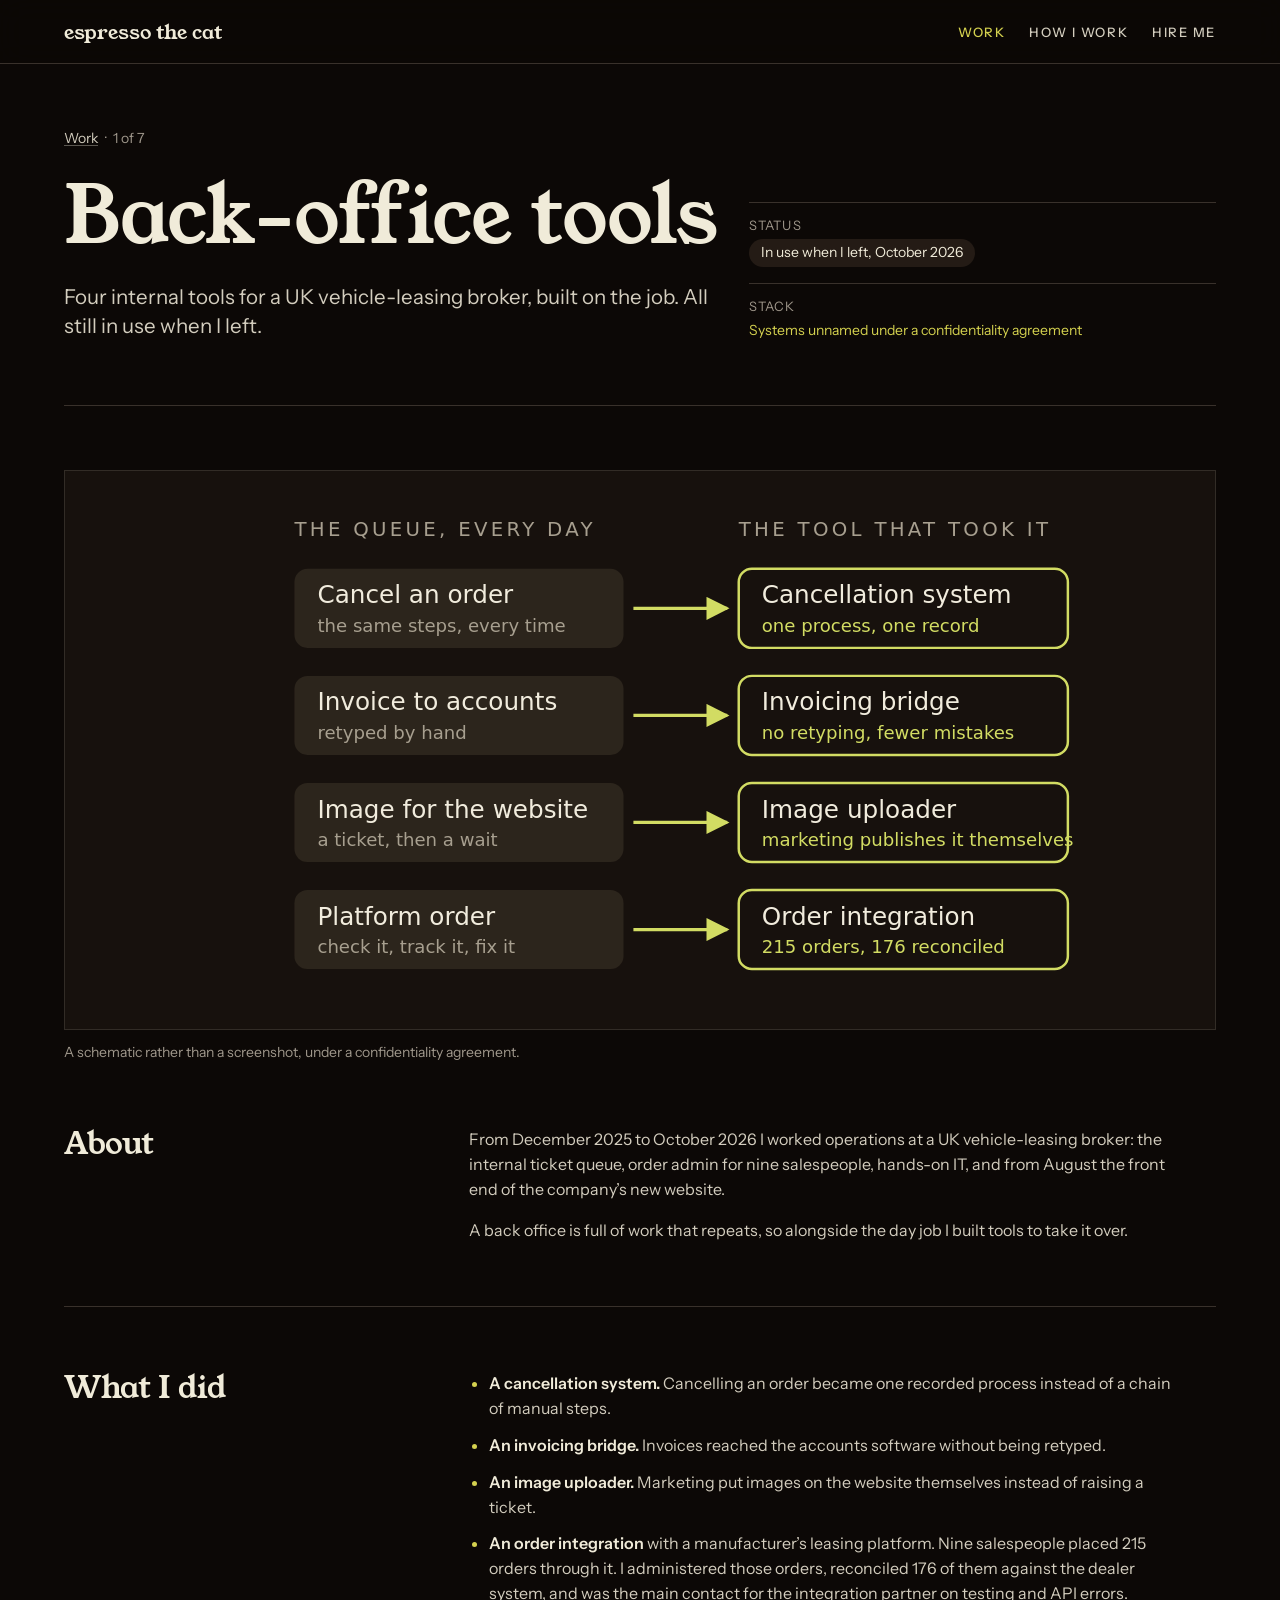
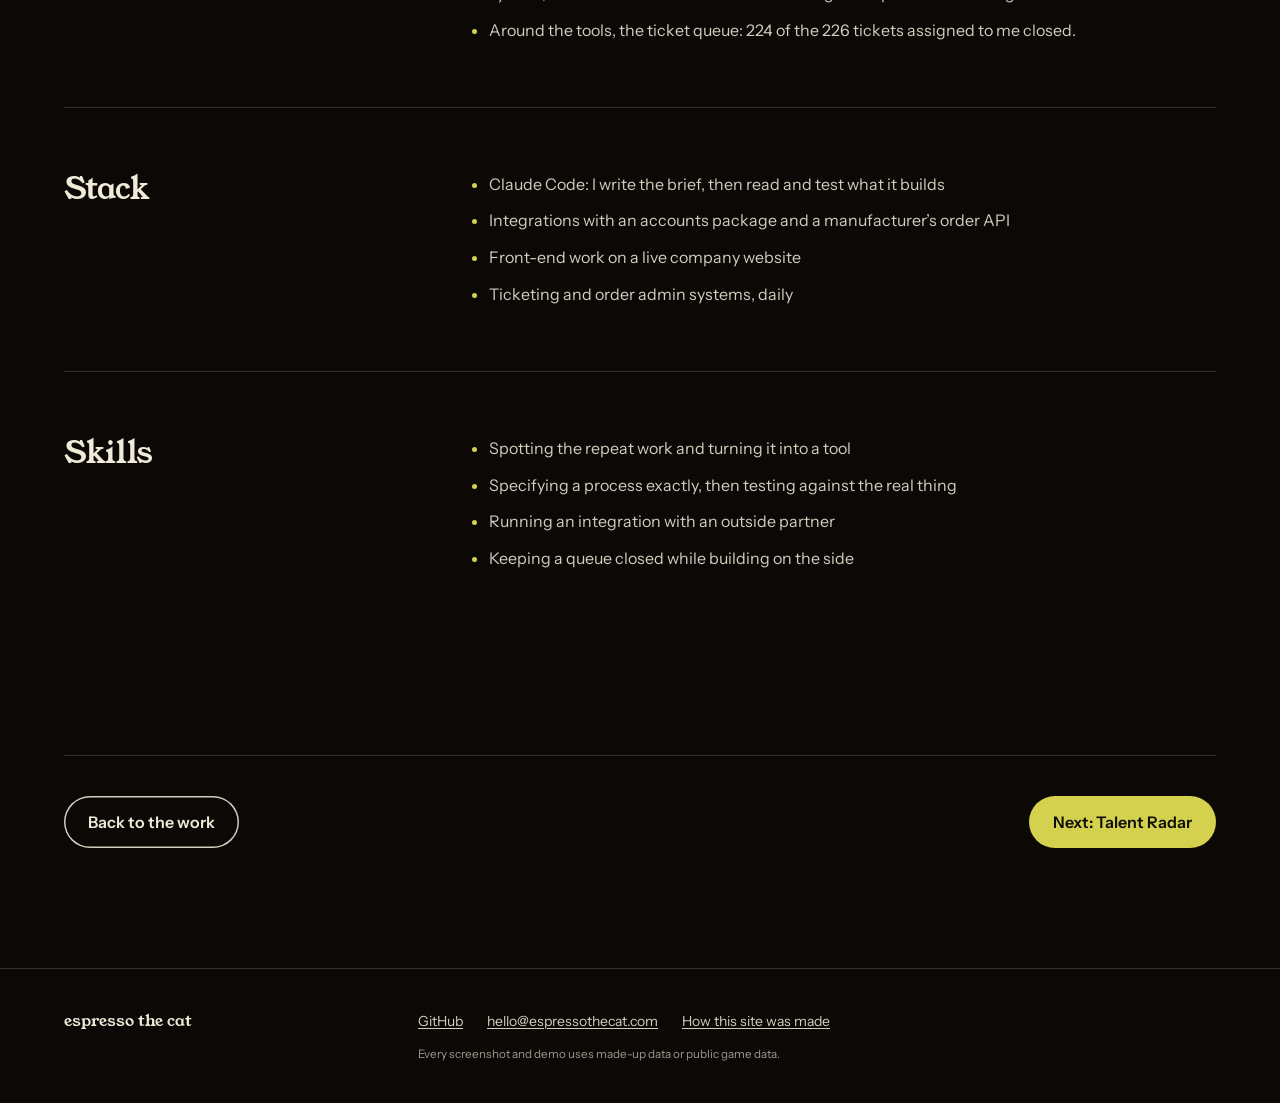
==== commit f306f3d2: "Home page: editorial layout over the live attractor Co-Authored-By: Claude Fable 5.1 <noreply@anthro" ====
--- a/work/back-office.html
+++ b/work/back-office.html
@@ -24,7 +24,6 @@
     <ul>
       <li><a href="/#work" class="is-current">Work</a></li>
       <li><a href="/#how">How I work</a></li>
-      <li><a href="/#espresso">Espresso</a></li>
       <li><a href="/#hire">Hire me</a></li>
     </ul>
   </div>
--- a/style.css
+++ b/style.css
@@ -1,10 +1,4 @@
 /* espressothecat.com */
- * hero: Poster · nav: edge-aligned, fixed, blurred once scrolled · footer: mast · imagery: the user's own renders, video and photograph, plus a sample terminal (Pinned) · signature: the live Clifford attractor from the user's wallpaper, bent by the pointer, in Espresso's eye colour · spore: head-torch ground, accent retuned to the cat's eye (hue 108)
- * axes: dark/roman-serif/warm · posture: committed · contrast: pass · fold: pass · v2.0.0 */
-/* Hallmark · pre-emit critique: P4 H4 E4 S5 R4 V5 · weakest: H, six tiles compete; the fractal tile leads at eight columns by two rows and the rest sit in text wells */
-/* Hallmark · dismissed 23 · the hire section is built on one count in the accent, as Spore's Range sets a price or count · the only display type in accent on the page */
-/* Hallmark · waive 47b · one terminal frame, the user's own tools and commands inside · the workflow is what the page sells */
-/* Hallmark · waive 83 · the renders, the dance video and Espresso are all the user's own work and cat · a portfolio of the user's own GPU renders is the page's reason */
 @import url("./tokens.css");
 @import url("./base.css");
 
@@ -17,42 +11,162 @@
 :root {
   --color-paper: oklch(14% 0.01 60); --color-paper-2: oklch(18.5% 0.013 60); --color-paper-3: oklch(23% 0.018 58);
   --color-ink: oklch(94% 0.025 95); --color-ink-2: oklch(85% 0.022 90); --color-muted: oklch(68% 0.02 80);
-  --color-rule: oklch(30% 0.016 60);
+  --color-rule: oklch(32% 0.016 60);
   --color-accent: oklch(84% 0.15 108); --color-accent-2: oklch(91% 0.11 108); --color-accent-ink: oklch(16% 0.02 100); --color-focus: oklch(88% 0.16 108);
   --color-scrim: oklch(14% 0.01 60 / 0.72);
-  --text-marquee: clamp(3rem, 8vw, 7.5rem);
-  --text-figure: clamp(5rem, 11vw, 11rem);
   --font-mono: ui-monospace, "Cascadia Mono", Consolas, "SF Mono", Menlo, monospace;
   --color-term: oklch(10% 0.01 60);
- 
-  --nav-height: 72px;
-}
+  --nav-height: 64px;
+  --text-hero: clamp(3.4rem, 9.4vw, 9.25rem);
+  --text-row: clamp(1.75rem, 3.2vw, 3.25rem);
+  --text-close: clamp(3.5rem, 11vw, 11rem);
+  --text-creed: clamp(1.35rem, 1.9vw, 2rem);
+  --ground-dim: 1;
+  --radius-card: 0px;
+  --hair: 1px solid color-mix(in oklab, var(--color-ink) 12%, transparent);
+}
+
+/* small labels: uppercase, tracked, muted */
+.label, .nav ul, .hero__facts dt, .row__n, .creed li::before, .hero__foot button, .section__head h2 { font-family: var(--font-body); font-size: var(--text-xs); font-weight: 500; text-transform: uppercase; letter-spacing: 0.12em; color: var(--color-muted); }
+
+/* the ground: the attractor behind the whole page */
+.ground { position: fixed; inset: 0; z-index: 0; margin: 0; pointer-events: none; opacity: var(--ground-dim); background: var(--color-paper); }
+.ground img, .ground canvas { position: absolute; inset: 0; width: 100%; height: 100%; object-fit: cover; object-position: 70% 50%; }
+.ground canvas { opacity: 0; transition: opacity var(--dur-long) var(--ease-out); }
+.ground canvas.is-live { opacity: 1; }
+.ground::after { content: ""; position: absolute; inset: 0; background: linear-gradient(90deg, var(--color-scrim) 0%, transparent 60%); }
+main, .footer { position: relative; z-index: 1; }
 
 /* nav */
 .nav { position: fixed; inset: 0 0 auto 0; z-index: var(--z-sticky-nav); transition: background-color var(--dur-short) var(--ease-out); }
-.nav.is-scrolled { background: color-mix(in oklab, var(--color-paper) 78%, transparent); backdrop-filter: blur(14px); -webkit-backdrop-filter: blur(14px); box-shadow: inset 0 -1px 0 var(--color-rule); }
-.nav a.is-current { color: var(--color-accent); }
-.nav .container { display: flex; align-items: center; justify-content: space-between; gap: var(--space-lg); min-height: 72px; }
-.wordmark { font-family: var(--font-display); font-size: var(--text-xl); text-decoration: none; color: var(--color-ink); white-space: nowrap; }
+.nav.is-scrolled, body.case .nav { background: color-mix(in oklab, var(--color-paper) 82%, transparent); backdrop-filter: blur(14px); -webkit-backdrop-filter: blur(14px); box-shadow: inset 0 -1px 0 var(--color-rule); }
+.nav .container { display: flex; align-items: center; justify-content: space-between; gap: var(--space-lg); min-height: var(--nav-height); }
+.wordmark { font-family: var(--font-display); font-size: var(--text-lg); text-decoration: none; color: var(--color-ink); white-space: nowrap; }
 .nav ul { display: flex; gap: var(--space-lg); margin: 0; padding: 0; list-style: none; }
 .nav a:not(.wordmark) { color: var(--color-ink-2); text-decoration: none; white-space: nowrap; transition: color var(--dur-short) var(--ease-out); }
-.nav a:not(.wordmark):hover { color: var(--color-accent); }
+.nav a:not(.wordmark):hover, .nav a.is-current { color: var(--color-accent); }
 .nav a:focus-visible, .wordmark:focus-visible { outline: 2px solid var(--color-focus); outline-offset: 4px; }
-
-/* hero */
-.hero { position: relative; min-height: 100dvh; display: grid; align-items: end; isolation: isolate; background: var(--color-paper); }
-.hero__art { position: absolute; inset: 0; z-index: var(--z-base); margin: 0; }
-.hero__art img, .hero__art canvas { position: absolute; inset: 0; width: 100%; height: 100%; object-fit: cover; object-position: 70% 50%; }
-.hero__art canvas { opacity: 0; transition: opacity var(--dur-long) var(--ease-out); }
-.hero__art canvas.is-live { opacity: 1; }
-.hero::after { content: ""; position: absolute; inset: 0; z-index: var(--z-base); pointer-events: none; background: linear-gradient(90deg, var(--color-scrim) 0%, transparent 62%); }
-.hero__body { position: relative; z-index: var(--z-raised); padding-block: var(--space-4xl) var(--space-3xl); }
-.hero h1 { font-size: var(--text-marquee); line-height: 0.98; max-width: 11ch; }
-.hero .lead { margin-top: var(--space-lg); color: var(--color-ink-2); max-width: 40ch; }
-.hero__avail { margin-top: var(--space-md); color: var(--color-accent-2); font-weight: 600; max-width: 44ch; }
-.hero__actions { display: flex; flex-wrap: wrap; align-items: center; gap: var(--space-md); margin-top: var(--space-xl); }
-
-/* controls */
+.skip { position: absolute; left: var(--space-md); top: calc(-1 * var(--space-3xl)); z-index: var(--z-toast); padding: var(--space-xs) var(--space-md); background: var(--color-ink); color: var(--color-paper); }
+.skip:focus-visible { top: var(--space-md); outline: 2px solid var(--color-focus); outline-offset: 2px; }
+
+/* hero: a data strip, the headline, two links, and the toy's caption */
+.hero { min-height: 100dvh; display: grid; grid-template-rows: auto 1fr auto; padding-top: calc(var(--nav-height) + var(--space-lg)); padding-bottom: var(--space-lg); }
+.hero > * { min-width: 0; }
+.hero__facts { display: grid; grid-template-columns: repeat(3, minmax(0, 1fr)); gap: var(--space-md) var(--gap-columns); margin: 0; padding-top: var(--space-md); border-top: var(--rule-hair) solid var(--color-rule); }
+.hero__facts div { display: grid; gap: var(--space-2xs); align-content: start; }
+.hero__facts dd { margin: 0; color: var(--color-ink); }
+.hero__body { align-self: end; padding-block: var(--space-2xl) var(--space-2xl); }
+.hero h1 { font-size: var(--text-hero); line-height: 0.92; letter-spacing: -0.02em; max-width: 10ch; }
+.hero .lead { margin-top: var(--space-xl); color: var(--color-ink-2); max-width: 44ch; }
+.hero__links { display: flex; flex-wrap: wrap; gap: var(--space-md) var(--space-xl); margin-top: var(--space-xl); }
+.arrow { display: inline-flex; align-items: baseline; gap: var(--space-xs); font-weight: 600; color: var(--color-ink); text-decoration: none; padding-bottom: 2px; border-bottom: 1px solid var(--color-accent); transition: color var(--dur-short) var(--ease-out); }
+.arrow:hover { color: var(--color-accent); }
+.hero__foot { display: flex; justify-content: space-between; align-items: baseline; gap: var(--space-md) var(--space-lg); flex-wrap: wrap; padding-top: var(--space-md); border-top: var(--rule-hair) solid var(--color-rule); font-size: var(--text-sm); color: var(--color-muted); }
+.hero__foot p { margin: 0; max-width: 60ch; }
+.hero__foot button { background: none; border: 0; padding: 0; color: var(--color-ink-2); cursor: pointer; }
+.hero__foot button:hover { color: var(--color-accent); }
+.hero__foot button:focus-visible { outline: 2px solid var(--color-focus); outline-offset: 4px; }
+html:not(.js) .hero__foot { display: none; }
+
+/* sections: a label on a rule, then the thing itself */
+.section { padding-top: var(--section-gap); }
+.section__head { display: flex; justify-content: space-between; align-items: baseline; gap: var(--space-md) var(--space-lg); flex-wrap: wrap; padding-bottom: var(--space-sm); margin-bottom: var(--space-xl); border-bottom: var(--rule-hair) solid var(--color-rule); }
+.section__head h2 { line-height: 1.5; max-width: none; }
+.section__head p { color: var(--color-ink-2); max-width: 52ch; }
+
+/* the work, as a numbered index */
+.index { margin: 0; padding: 0; list-style: none; }
+.row { border-bottom: var(--rule-hair) solid var(--color-rule); }
+.row > a { display: grid; grid-template-columns: 4.5rem minmax(0, 1fr) minmax(0, 17rem) 1.5rem; gap: var(--space-md) var(--gap-columns); align-items: baseline; padding-block: var(--space-xl); color: inherit; text-decoration: none; }
+.row__n { font-variant-numeric: tabular-nums; }
+.row__title { font-family: var(--font-display); font-size: var(--text-row); font-weight: 400; line-height: 1.02; letter-spacing: -0.015em; color: var(--color-ink); max-width: none; transition: color var(--dur-short) var(--ease-out); }
+.row__blurb { display: block; margin-top: var(--space-sm); color: var(--color-ink-2); max-width: 58ch; }
+.row__meta { display: grid; gap: var(--space-2xs); font-size: var(--text-sm); }
+.row__status { color: var(--color-ink); }
+.row__stack { color: var(--color-accent); }
+.row__go { justify-self: end; color: var(--color-muted); transition: transform var(--dur-short) var(--ease-out), color var(--dur-short) var(--ease-out); }
+.row > a:hover .row__title, .row > a:focus-visible .row__title { color: var(--color-accent); }
+.row > a:hover .row__go, .row > a:focus-visible .row__go { color: var(--color-accent); transform: translateX(4px); }
+.row > a:focus-visible { outline: 2px solid var(--color-focus); outline-offset: -2px; }
+
+/* hover preview: the project's screen follows the pointer over its row */
+.peek { position: fixed; left: 0; top: 0; z-index: var(--z-raised); width: min(28rem, 32vw); aspect-ratio: 16 / 10; object-fit: cover; pointer-events: none; opacity: 0; transform: translate(0, -50%) rotate(-2deg) scale(0.96); transition: opacity var(--dur-short) var(--ease-out), transform var(--dur-short) var(--ease-out); outline: var(--hair); outline-offset: -1px; background: var(--color-paper-2); box-shadow: var(--shadow-card); }
+.peek.is-on { opacity: 1; transform: translate(0, -50%) rotate(-2deg) scale(1); }
+.peek.peek--contain { object-fit: contain; padding: var(--space-md); }
+@media (hover: none), (prefers-reduced-motion: reduce) { .peek { display: none; } }
+
+/* the first row carries the working demo */
+.demo { margin: 0 0 var(--space-2xl); }
+.demo__frame { display: block; background: #0b1118; outline: var(--hair); outline-offset: -1px; }
+.demo__frame iframe { display: block; width: 100%; height: min(46rem, 84vh); border: 0; background: #0b1118; }
+.demo__fallback { display: none; position: relative; text-decoration: none; }
+.demo__fallback img { width: 100%; outline: var(--hair); outline-offset: -1px; }
+.demo__fallback .btn { position: absolute; left: 50%; top: 50%; transform: translate(-50%, -50%); box-shadow: var(--shadow-card); }
+.demo figcaption { display: flex; justify-content: space-between; gap: var(--space-xs) var(--space-lg); flex-wrap: wrap; margin-top: var(--space-sm); font-size: var(--text-sm); color: var(--color-muted); }
+.demo figcaption a { color: var(--color-ink-2); }
+.demo figcaption a:hover { color: var(--color-accent); }
+
+/* how I work: three numbered lines, with the review beside them */
+.how__grid { display: grid; grid-template-columns: minmax(0, 7fr) minmax(0, 5fr); gap: var(--space-3xl); align-items: start; }
+.creed { margin: 0; padding: 0; list-style: none; counter-reset: creed; }
+.creed li { counter-increment: creed; display: grid; grid-template-columns: 4.5rem minmax(0, 1fr); gap: var(--gap-columns); padding-block: var(--space-xl); border-bottom: var(--rule-hair) solid var(--color-rule); }
+.creed li::before { content: "0" counter(creed); padding-top: 0.7em; }
+.creed p { font-family: var(--font-display); font-size: var(--text-creed); line-height: 1.25; color: var(--color-ink); max-width: 26ch; text-wrap: pretty; }
+.creed a { color: inherit; text-decoration-color: var(--color-accent); }
+.creed a:hover { color: var(--color-accent); }
+.how__grid .term { position: sticky; top: calc(var(--nav-height) + var(--space-lg)); }
+
+/* a terminal figure */
+.term { margin: 0; }
+.term__screen { margin: 0; padding: var(--space-lg); background: var(--color-term); color: var(--color-ink-2); font: 400 var(--text-sm)/1.6 var(--font-mono); white-space: pre-wrap; overflow-wrap: anywhere; outline: var(--hair); outline-offset: -1px; }
+.term__screen code { font: inherit; display: block; }
+.term figcaption { margin-top: var(--space-sm); font-size: var(--text-sm); color: var(--color-muted); }
+.line--in { color: var(--color-ink); }
+.line--ok { color: var(--color-accent); }
+.js .term:not(.is-in) .line { opacity: 0; }
+.js .term.is-in .line { opacity: 0; animation: line-in var(--dur-long) var(--ease-out) forwards; animation-delay: calc(var(--i, 0) * 140ms); }
+@keyframes line-in { to { opacity: 1; } }
+
+/* lately */
+.lately { margin: 0; }
+.lately div { display: grid; grid-template-columns: minmax(0, 12rem) minmax(0, 1fr); gap: var(--space-md) var(--gap-columns); padding-block: var(--space-md); border-bottom: var(--rule-hair) solid var(--color-rule); }
+.lately dt { color: var(--color-muted); font-size: var(--text-sm); font-variant-numeric: tabular-nums; padding-top: 0.15em; }
+.lately dd { margin: 0; color: var(--color-ink-2); max-width: 70ch; }
+.lately strong { color: var(--color-ink); font-weight: 600; }
+
+/* espresso */
+.cat__grid { display: grid; grid-template-columns: minmax(0, 5fr) minmax(0, 7fr); gap: var(--space-3xl); align-items: end; }
+.cat figure { margin: 0; }
+.cat img { width: 100%; aspect-ratio: 4 / 3; object-fit: cover; object-position: 50% 28%; background: var(--color-paper-3); outline: var(--hair); outline-offset: -1px; }
+.cat__text { padding-bottom: var(--space-sm); }
+.cat__text p { font-family: var(--font-display); font-size: var(--text-creed); line-height: 1.25; color: var(--color-ink); max-width: 24ch; }
+
+/* the close: one address, set large */
+.close { padding-top: var(--section-gap-l); padding-bottom: var(--section-gap-s); }
+.close__mail { display: block; width: fit-content; max-width: 100%; margin-top: var(--space-xl); font-family: var(--font-display); font-size: var(--text-close); line-height: 0.9; letter-spacing: -0.02em; color: var(--color-ink); text-decoration: none; overflow-wrap: anywhere; transition: color var(--dur-short) var(--ease-out); }
+.close__mail:hover { color: var(--color-accent); }
+.close__mail span { display: block; margin-top: var(--space-md); font-family: var(--font-body); font-size: var(--text-lead); letter-spacing: 0; color: var(--color-ink-2); }
+.close__mail:focus-visible { outline: 2px solid var(--color-focus); outline-offset: 8px; }
+.close__grid { display: grid; grid-template-columns: minmax(0, 1fr); gap: var(--space-2xl); max-width: 50rem; margin-top: var(--space-3xl); }
+.close__note { color: var(--color-muted); max-width: 44ch; }
+.close__grid .pitch { order: -1; }
+.pitch { margin: 0; display: grid; grid-template-columns: repeat(2, minmax(0, 1fr)); gap: var(--space-xl) var(--gap-columns); }
+.pitch div { border-top: var(--rule-hair) solid var(--color-rule); padding-top: var(--space-md); }
+.pitch dt { font-family: var(--font-display); font-size: var(--text-title); line-height: 1.2; color: var(--color-ink); }
+.pitch dd { margin: var(--space-xs) 0 0; color: var(--color-ink-2); }
+
+/* footer: one line */
+.footer { padding-block: var(--space-xl); border-top: var(--rule-hair) solid var(--color-rule); font-size: var(--text-sm); color: var(--color-muted); }
+.footer .container { display: flex; flex-wrap: wrap; justify-content: space-between; align-items: baseline; gap: var(--space-sm) var(--space-xl); }
+.footer__mast { font-family: var(--font-display); font-size: var(--text-md); color: var(--color-ink); }
+.footer__links { display: flex; flex-wrap: wrap; gap: var(--space-sm) var(--space-lg); }
+.footer__links a { color: var(--color-ink-2); }
+.footer__links a:hover { color: var(--color-accent); }
+.footer__links small { flex-basis: 100%; color: var(--color-muted); }
+.footer__note { margin: 0; flex-basis: 100%; }
+.footer--slim { margin-top: var(--section-gap-s); }
+
+/* controls, used on the project pages */
 .btn { display: inline-flex; align-items: center; min-height: 48px; padding: 0 var(--space-lg); border: 0; border-radius: var(--radius-pill); font: 600 var(--text-md)/1 var(--font-body); white-space: nowrap; text-decoration: none; cursor: pointer; transition: background-color var(--dur-micro) var(--ease-out), transform var(--dur-micro) var(--ease-out); }
 .btn--primary { background: var(--color-accent); color: var(--color-accent-ink); }
 .btn--primary:hover { background: var(--color-accent-2); }
@@ -60,202 +174,11 @@
 .btn--quiet:hover { background: var(--color-paper-2); }
 .btn:active { transform: translateY(1px); }
 .btn:focus-visible { outline: 2px solid var(--color-focus); outline-offset: 3px; }
-.btn:disabled { opacity: 0.55; cursor: not-allowed; transform: none; }
-html:not(.js) [data-loop-toggle] { display: none; }
-
-/* sections */
-.section { padding-block: var(--section-gap) 0; }
-.section--last { padding-bottom: var(--section-gap-l); }
-.head { display: grid; gap: var(--space-md); margin-bottom: var(--space-2xl); }
-.head .lead { color: var(--color-ink-2); }
-
-/* footer */
-.footer { padding-block: var(--section-gap-s) var(--space-2xl); border-top: var(--rule-hair) solid var(--color-rule); }
-.footer__mast { font-family: var(--font-display); font-size: var(--text-marquee); line-height: 0.95; letter-spacing: var(--tracking-display); color: var(--color-ink); overflow-wrap: break-word; min-width: 0; }
-.footer__grid { display: grid; grid-template-columns: minmax(0, 7fr) minmax(0, 5fr); gap: var(--gap-columns); margin-top: var(--space-2xl); }
-.quotes { margin: 0; padding: 0; list-style: none; display: grid; gap: var(--space-md); }
-.quotes__title { font-size: var(--text-title); margin-bottom: var(--space-md); }
-.quotes li { color: var(--color-ink-2); overflow-wrap: anywhere; font-size: var(--text-sm); max-width: 70ch; }
-.quotes q { quotes: "\201C" "\201D"; }
-.footer__links { display: grid; gap: var(--space-sm); align-content: start; justify-items: start; }
-.footer__links a { color: var(--color-ink); }
-.footer__links a:hover { text-decoration-color: var(--color-accent); }
-.footer__links small { color: var(--color-muted); margin-top: var(--space-md); }
-
-@media (max-width: 60rem) {
-  .footer__grid { grid-template-columns: minmax(0, 1fr); }
-  .nav ul { gap: var(--space-md); }
-  .hero::after { background: linear-gradient(0deg, var(--color-scrim) 0%, transparent 70%); }
-}
-@media (max-width: 40rem) {
-  :root { --nav-height: 92px; }
-  .nav { background: color-mix(in oklab, var(--color-paper) 72%, transparent); backdrop-filter: blur(10px); -webkit-backdrop-filter: blur(10px); }
-  .nav .container { flex-wrap: wrap; min-height: 0; padding-block: var(--space-sm); row-gap: var(--space-2xs); }
-  .nav ul { flex-basis: 100%; gap: var(--space-md); font-size: var(--text-sm); }
-  .hero::after { background: linear-gradient(0deg, var(--color-paper) 0%, var(--color-scrim) 52%, oklch(14% 0.01 60 / 0.3) 100%); }
-  .hero__body { padding-block: var(--space-4xl) var(--space-2xl); }
-}
-@media (prefers-reduced-motion: reduce) {
-  .hero__art canvas { display: none; }
-  .btn, .nav a { transition: none; }
-}
-@media (prefers-reduced-motion: reduce) { .hero [data-loop-toggle] { display: none; } }
-.hero { color: var(--color-ink); }
-.skip { position: absolute; left: var(--space-md); top: calc(-1 * var(--space-3xl)); z-index: var(--z-toast); padding: var(--space-xs) var(--space-md); background: var(--color-ink); color: var(--color-paper); }
-.skip:focus-visible { top: var(--space-md); outline: 2px solid var(--color-focus); outline-offset: 2px; }
-/* the work, as a bento of case tiles */
-.work { border-top: 6px solid var(--color-accent); }
-.head--split { grid-template-columns: minmax(0, 7fr) minmax(0, 5fr); align-items: end; }
-.bento { display: grid; grid-template-columns: repeat(12, minmax(0, 1fr)); grid-auto-rows: minmax(360px, auto); gap: var(--gap-columns); margin: 0; padding: 0; list-style: none; }
-.tile { position: relative; display: flex; flex-direction: column; justify-content: flex-end; gap: var(--space-sm); padding: var(--space-xl); border-radius: var(--radius-card); background: var(--color-paper-2); overflow: hidden; min-width: 0; }
-.tile--lead { grid-column: span 8; grid-row: span 2; min-height: 752px; }
-.tile--tall { grid-column: span 4; grid-row: span 2; }
-.tile--half { grid-column: span 6; }
-.tile--photo > img, .tile--photo > picture > img, .tile--photo > video { position: absolute; inset: 0; width: 100%; height: 100%; object-fit: cover; z-index: var(--z-base); }
-.tile--photo::after { content: ""; position: absolute; inset: 0; z-index: var(--z-base); background: linear-gradient(0deg, var(--color-scrim) 0%, transparent 55%); pointer-events: none; }
-.tile__text { position: relative; z-index: var(--z-raised); display: grid; gap: var(--space-sm); justify-items: start; }
-.tile h3 { font-size: var(--text-2xl); max-width: 22ch; }
-.tile--lead h3 { font-size: var(--text-section); }
-.tile p { color: var(--color-ink-2); max-width: 46ch; }
-.tile .stack { color: var(--color-accent); font-size: var(--text-sm); }
-.chip { display: inline-flex; align-items: center; min-height: 28px; padding: 0 var(--space-sm); border-radius: var(--radius-pill); background: var(--color-paper-3); color: var(--color-ink); font-size: var(--text-sm); justify-self: start; align-self: flex-start; }
-.tile--photo .chip { background: var(--color-scrim); }
-.tile__toggle { position: absolute; top: var(--space-md); right: var(--space-md); z-index: var(--z-raised); min-height: 44px; background: var(--color-scrim); }
-.grained { position: relative; isolation: isolate; }
-.grained::after { content: ""; position: absolute; inset: 0; z-index: -1; border-radius: inherit; pointer-events: none; opacity: var(--grain); mix-blend-mode: screen;
-  background-image: url("data:image/svg+xml,%3Csvg xmlns='http://www.w3.org/2000/svg' width='200' height='200'%3E%3Cfilter id='n'%3E%3CfeTurbulence type='fractalNoise' baseFrequency='0.9' numOctaves='2'/%3E%3CfeColorMatrix values='0 0 0 0 0.6 0 0 0 0 0.55 0 0 0 0 0.45 0 0 0 0.35 0'/%3E%3C/filter%3E%3Crect width='200' height='200' filter='url(%23n)'/%3E%3C/svg%3E"); }
-
-/* renders, as a rail past the edge */
-.rail { display: grid; grid-auto-flow: column; grid-auto-columns: min(46rem, 82%); gap: var(--gap-columns); margin: 0; padding: 0 var(--gutter) var(--space-md); padding-inline-start: max(var(--gutter), calc((100% - var(--container)) / 2 + var(--gutter))); list-style: none; overflow-x: auto; scroll-snap-type: x mandatory; scroll-padding-inline: var(--gutter); scrollbar-color: var(--color-accent) var(--color-paper-2); }
-.rail:focus-visible { outline: 2px solid var(--color-focus); outline-offset: 4px; }
-.rail li { scroll-snap-align: start; min-width: 0; }
-.rail figure { margin: 0; }
-.rail img { width: 100%; aspect-ratio: 16 / 10; object-fit: cover; border-radius: var(--radius-card); background: var(--color-paper-2); outline: 1px solid color-mix(in oklab, var(--color-ink) 8%, transparent); outline-offset: -1px; }
-.rail figcaption { margin-top: var(--space-sm); font-size: var(--text-sm); color: var(--color-muted); }
-
-/* espresso */
-.cat { padding-block: var(--section-gap) 0; }
-.cat__grid { display: grid; grid-template-columns: minmax(0, 7fr) minmax(0, 5fr); gap: var(--space-3xl); align-items: center; }
-.cat figure { margin: 0; }
-.cat img { width: 100%; object-fit: cover; border-radius: var(--radius-card); background: var(--color-paper-3); }
-.cat__big img { aspect-ratio: 4 / 5; max-height: 820px; object-position: 50% 35%; }
-.cat__small img { aspect-ratio: 4 / 3; object-position: 40% 40%; }
-.cat__text { display: grid; gap: var(--space-lg); }
-.cat__text p { color: var(--color-ink-2); }
-.cat figcaption { margin-top: var(--space-sm); font-size: var(--text-sm); color: var(--color-muted); }
-
-/* hero hint and the live toy */
-.hero__hint { margin-top: var(--space-md); font-size: var(--text-sm); color: var(--color-muted); }
-html:not(.js) .hero__hint { display: none; }
-.hero__art canvas { cursor: crosshair; }
-
-/* the editor types */
-.quotes q.is-typing::after { content: ""; display: inline-block; width: 0.55em; height: 1em; margin-left: var(--space-3xs); vertical-align: -0.12em; background: var(--color-accent); }
-
-@media (max-width: 60rem) {
-  .head--split { grid-template-columns: minmax(0, 1fr); }
-  .tile--lead, .tile--tall, .tile--half { grid-column: 1 / -1; grid-row: auto; }
-  .tile--lead { min-height: 480px; }
-  .tile--lead:has(.tile__art--contain) { min-height: 700px; }
-  .tile--tall { min-height: 560px; }
-  .cat__grid { grid-template-columns: minmax(0, 1fr); gap: var(--space-2xl); }
-}
-@media (max-width: 40rem) {
-  .tile { padding: var(--space-lg); }
-}
-@media (prefers-reduced-motion: reduce) { .hero__hint { display: none; } }
-.tile .stack { display: flex; flex-wrap: wrap; align-items: center; gap: var(--space-sm); }
-.tile .stack .chip { color: var(--color-ink); }
-
-/* how I build: a terminal held still while the four panels scroll past it */
-.pinned { display: grid; grid-template-columns: minmax(0, 7fr) minmax(0, 5fr); gap: var(--space-3xl); align-items: start; }
-.term { position: sticky; top: calc(var(--nav-height) + var(--space-lg)); margin: 0; z-index: var(--z-sticky); }
-.term__screen { margin: 0; min-height: 500px; padding: var(--space-xl); border-radius: var(--radius-card); background: var(--color-term); color: var(--color-ink-2); font: 400 var(--text-md)/1.6 var(--font-mono); white-space: pre-wrap; overflow-wrap: anywhere; outline: 1px solid color-mix(in oklab, var(--color-ink) 8%, transparent); outline-offset: -1px; }
-.term__screen code { font: inherit; display: block; }
-.term figcaption { margin-top: var(--space-sm); font-size: var(--text-sm); color: var(--color-muted); }
-.line--in { color: var(--color-ink); }
-.line--ok { color: var(--color-accent); }
-.js .line { opacity: 0; animation: line-in var(--dur-long) var(--ease-out) forwards; animation-delay: calc(var(--i, 0) * 160ms); }
-@keyframes line-in { to { opacity: 1; } }
-.panels { margin: 0; padding: 0; list-style: none; }
-.panels > li { min-height: 62vh; display: grid; align-content: center; gap: var(--space-md); padding-block: var(--space-2xl); border-top: var(--rule-hair) solid var(--color-rule); transition: opacity var(--dur-long) var(--ease-out); }
-.panels > li:first-child { border-top: 0; }
-.panels h3 { font-size: var(--text-2xl); }
-.panels p { color: var(--color-ink-2); }
-.panel__meta { display: flex; flex-wrap: wrap; gap: var(--space-xs) var(--space-md); margin: 0; padding: 0; list-style: none; font: 400 var(--text-sm)/1.5 var(--font-mono); color: var(--color-muted); }
-.panel__meta li + li { padding-left: var(--space-md); border-left: var(--rule-hair) solid var(--color-rule); }
-.stats { display: grid; grid-template-columns: repeat(4, minmax(0, 1fr)); gap: var(--space-lg); margin: 0 0 var(--space-3xl); padding: 0; }
-.stats div { padding-top: var(--space-md); border-top: var(--rule-hair) solid var(--color-rule); }
-.stats dt { font: 400 var(--text-3xl)/1 var(--font-display); letter-spacing: -0.02em; color: var(--color-ink); }
-.stats dd { margin: var(--space-xs) 0 0; font-size: var(--text-sm); color: var(--color-ink-2); }
-.js .panels > li:not(.is-active) { opacity: 0.45; }
-.more-jobs { display: grid; gap: var(--space-lg); margin-top: var(--space-3xl); padding-top: var(--space-2xl); border-top: var(--rule-hair) solid var(--color-rule); }
-.more-jobs h3 { font-size: var(--text-2xl); }
-.jobs { margin: 0; padding: 0; list-style: none; display: grid; grid-template-columns: repeat(2, minmax(0, 1fr)); gap: var(--space-md) var(--gap-columns); }
-.jobs li { padding-top: var(--space-sm); border-top: var(--rule-hair) solid var(--color-rule); color: var(--color-ink-2); }
-.jobs strong { color: var(--color-ink); font-weight: 600; }
-.more-jobs p { color: var(--color-ink-2); max-width: 65ch; }
-
-/* hire me: the close, weighted by one real number */
-.hire { margin-top: var(--section-gap); padding-block: var(--section-gap-s); background: var(--color-paper-2); }
-.hire__grid { display: grid; grid-template-columns: minmax(0, 4fr) minmax(0, 8fr); gap: var(--space-3xl); align-items: start; }
-.hire__head { display: grid; gap: var(--space-lg); justify-items: start; position: sticky; top: calc(var(--nav-height) + var(--space-lg)); }
-.hire__head .lead { color: var(--color-ink-2); }
-.hire__mail { color: var(--color-muted); font-size: var(--text-sm); }
-.hire__promise { color: var(--color-ink-2); max-width: 36ch; }
-.hire__titles { color: var(--color-muted); font-size: var(--text-sm); max-width: 36ch; }
-.hire__body { display: grid; gap: var(--space-2xl); }
-.figure-well { padding: var(--space-xl) var(--space-xl) var(--space-lg); border-radius: var(--radius-card); background: var(--color-paper-3); }
-.figure { font-family: var(--font-display); font-size: var(--text-figure); line-height: 0.86; letter-spacing: var(--tracking-display); color: var(--color-accent); font-variant-numeric: lining-nums tabular-nums; overflow-wrap: break-word; min-width: 0; max-width: none; }
-.figure__of { font-size: 0.32em; color: var(--color-ink); letter-spacing: 0; }
-.figure__label { margin-top: var(--space-md); color: var(--color-ink-2); max-width: 40ch; }
-.pitch { margin: 0; display: grid; grid-template-columns: repeat(2, minmax(0, 1fr)); gap: var(--space-xl) var(--gap-columns); }
-.pitch div { border-top: 2px solid var(--color-accent); padding-top: var(--space-md); }
-.pitch dt { font-family: var(--font-display); font-size: var(--text-title); line-height: 1.2; color: var(--color-ink); }
-.pitch dd { margin: var(--space-xs) 0 0; color: var(--color-ink-2); }
-
-/* one reveal: the tiles slide in */
-.js [data-reveal] > * { opacity: 0; transform: translateY(14px); transition: opacity var(--dur-long) var(--ease-out), transform var(--dur-long) var(--ease-out); transition-delay: calc(var(--i, 0) * 70ms); }
+.chip { display: inline-flex; align-items: center; min-height: 28px; padding: 0 var(--space-sm); border-radius: var(--radius-pill); background: var(--color-paper-3); color: var(--color-ink); font-size: var(--text-sm); }
+
+/* one reveal: rows slide in */
+.js [data-reveal] > * { opacity: 0; transform: translateY(12px); transition: opacity var(--dur-long) var(--ease-out), transform var(--dur-long) var(--ease-out); transition-delay: calc(var(--i, 0) * 60ms); }
 .js [data-reveal].is-in > * { opacity: 1; transform: none; }
-
-@media (max-width: 60rem) {
-  .jobs { grid-template-columns: minmax(0, 1fr); }
-  .pinned { grid-template-columns: minmax(0, 1fr); gap: 0; }
-  .term { order: 2; top: auto; bottom: 0; background: var(--color-paper); padding-block: var(--space-sm); }
-  .term__screen { min-height: 0; max-height: 38vh; overflow-y: auto; padding: var(--space-lg); font-size: var(--text-sm); }
-  .term figcaption { display: none; }
-  .panels > li { min-height: 44vh; align-content: start; padding-block: var(--space-xl); }
-  .stats { grid-template-columns: repeat(2, minmax(0, 1fr)); }
-  .hire__grid { grid-template-columns: minmax(0, 1fr); gap: var(--space-2xl); }
-  .hire__head { position: static; }
-}
-@media (max-width: 40rem) {
-  .pitch { grid-template-columns: minmax(0, 1fr); }
-  .figure-well { padding: var(--space-lg); }
-}
-@media (prefers-reduced-motion: reduce) {
-  .js .line { animation: none; opacity: 1; }
-  .js [data-reveal] > * { opacity: 1; transform: none; transition: none; }
-  .js .panels > li:not(.is-active) { opacity: 1; }
-  .nav { transition: none; }
-}
-
-
-/* tiles as links: the whole tile opens its page */
-a.tile { color: inherit; text-decoration: none; }
-.tile--photo > img, .tile--photo > picture > img { transition: transform var(--dur-long) var(--ease-out); }
-a.tile:hover > img, a.tile:focus-visible > img, a.tile:hover > picture > img, a.tile:focus-visible > picture > img { transform: scale(1.03); }
-.tile--photo > picture > img.tile__art--contain { object-fit: contain; object-position: 50% 0; }
-a.tile:hover h3, a.tile:focus-visible h3 { color: var(--color-accent-2); }
-.tile h3 { transition: color var(--dur-short) var(--ease-out); }
-.tile__more { display: inline-flex; align-items: center; gap: var(--space-xs); margin-top: var(--space-2xs); color: var(--color-accent); font-weight: 600; opacity: 0; transform: translateY(4px); transition: opacity var(--dur-short) var(--ease-out), transform var(--dur-short) var(--ease-out); }
-.tile__more::after { content: "\2192"; }
-a.tile:hover .tile__more, a.tile:focus-visible .tile__more { opacity: 1; transform: none; }
-a.tile:focus-visible { outline: 3px solid var(--color-focus); outline-offset: 4px; }
-.bento > .tile--half:last-child:nth-child(2n+1) { grid-column: 1 / -1; }
-@media (hover: none) { .tile__more { opacity: 1; transform: none; } }
-@media (max-width: 60rem) { .bento > .tile--half:last-child:nth-child(2n+1) { grid-column: 1 / -1; } }
-@media (prefers-reduced-motion: reduce) { .tile--photo > img, .tile--photo > picture > img, .tile__more, .tile h3 { transition: none; } a.tile:hover > img, a.tile:hover > picture > img { transform: none; } }
 
 /* case pages: work/<slug>.html, one structure for all seven */
 .case main { padding-top: calc(var(--nav-height) + var(--space-2xl)); }
@@ -274,7 +197,7 @@
 .case-meta .chip { vertical-align: middle; }
 .case-meta__rest { color: var(--color-ink-2); }
 .case-hero { margin: var(--space-2xl) 0 0; }
-.case-hero img, .case-gallery img { width: 100%; border-radius: var(--radius-card); background: var(--color-paper-2); outline: 1px solid color-mix(in oklab, var(--color-ink) 8%, transparent); outline-offset: -1px; }
+.case-hero img, .case-gallery img { width: 100%; background: var(--color-paper-2); outline: var(--hair); outline-offset: -1px; }
 .case-hero figcaption, .case-gallery figcaption { margin-top: var(--space-sm); font-size: var(--text-sm); color: var(--color-muted); max-width: 70ch; }
 .case-hero--schematic img { max-height: 44rem; object-fit: contain; }
 .case-hero--schematic picture { display: block; }
@@ -289,15 +212,8 @@
 .case-section__body li::marker { color: var(--color-accent); }
 .case-section__body strong { color: var(--color-ink); font-weight: 600; }
 .case-section__body code { font: 400 0.92em/1.4 var(--font-mono); padding: 0 var(--space-2xs); border-radius: 4px; background: var(--color-paper-3); color: var(--color-ink); }
-.case-section .term { position: static; margin-block: var(--space-sm); padding: 0; background: transparent; order: 0; }
-.case-section .term__screen { min-height: 0; max-height: none; overflow: visible; padding: var(--space-lg); font-size: var(--text-sm); }
-.case-section .term figcaption { display: block; }
+.case-section .term { position: static; margin-block: var(--space-sm); }
 .case-section .term code { font-size: inherit; padding: 0; background: transparent; color: inherit; }
-.numbers { margin: 0; display: grid; grid-template-columns: minmax(0, 2fr) minmax(0, 3fr); gap: 0 var(--gap-columns); }
-.numbers dt, .numbers dd { padding-block: var(--space-md); border-top: var(--rule-hair) solid var(--color-rule); }
-.numbers dt { font: 400 var(--text-xl)/1.15 var(--font-display); letter-spacing: -0.01em; color: var(--color-ink); font-variant-numeric: lining-nums tabular-nums; overflow-wrap: anywhere; }
-.numbers dd { margin: 0; color: var(--color-ink-2); }
-.numbers dt:first-of-type, .numbers dd:first-of-type { border-top: 0; padding-top: 0; }
 .case-section .pitch { grid-template-columns: repeat(2, minmax(0, 1fr)); }
 .case-gallery-section { padding-top: var(--space-2xl); border-top: var(--rule-hair) solid var(--color-rule); }
 .case-gallery-section .head { margin-bottom: var(--space-xl); }
@@ -309,103 +225,55 @@
 .case-gallery .figure--tall figcaption { justify-self: start; }
 .case-foot { display: flex; flex-wrap: wrap; justify-content: space-between; gap: var(--space-md); margin-top: var(--section-gap-s); padding-top: var(--space-xl); border-top: var(--rule-hair) solid var(--color-rule); }
 .case-foot .btn { max-width: 100%; white-space: normal; text-align: center; min-height: 52px; }
-.footer--slim { margin-top: var(--section-gap-s); padding-block: var(--space-2xl); }
-.footer--slim .footer__mast { font-size: var(--text-xl); }
-.footer--slim .footer__links { margin-top: var(--space-lg); }
-
+.case-hero--demo .demo-frame { overflow: hidden; background: #0b1118; outline: var(--hair); outline-offset: -1px; }
+.case-hero--demo iframe { display: block; width: 100%; height: 47rem; border: 0; background: #0b1118; }
+.case-hero--demo .demo-fallback { display: none; position: relative; text-decoration: none; }
+.case-hero--demo .demo-fallback .btn { position: absolute; left: 50%; top: 50%; transform: translate(-50%, -50%); box-shadow: var(--shadow-card); }
+.case-hero--demo figcaption a { color: var(--color-ink-2); }
+
+/* narrower screens */
 @media (max-width: 60rem) {
+  .ground { position: absolute; inset: 0 0 auto 0; height: 100dvh; }
+  .ground::after { background: linear-gradient(0deg, var(--color-paper) 0%, var(--color-scrim) 45%, oklch(14% 0.01 60 / 0.25) 100%); }
+  .nav ul { gap: var(--space-md); }
+  .hero__facts { grid-template-columns: repeat(2, minmax(0, 1fr)); }
+  .row > a { grid-template-columns: 3rem minmax(0, 1fr); }
+  .row__meta { grid-column: 2; display: flex; flex-wrap: wrap; gap: var(--space-xs) var(--space-md); }
+  .row__go { display: none; }
+  .demo__frame { display: none; }
+  .demo__fallback { display: block; }
+  .how__grid { grid-template-columns: minmax(0, 1fr); gap: var(--space-2xl); }
+  .how__grid .term { position: static; }
+  .creed li { grid-template-columns: 3rem minmax(0, 1fr); }
+  .lately div { grid-template-columns: minmax(0, 1fr); gap: var(--space-2xs); }
+  .cat__grid { grid-template-columns: minmax(0, 1fr); gap: var(--space-xl); }
+  .close__grid { grid-template-columns: minmax(0, 1fr); gap: var(--space-2xl); }
   .case-head { grid-template-columns: minmax(0, 1fr); gap: var(--space-xl); }
   .case-meta { align-content: start; }
   .case-section { grid-template-columns: minmax(0, 1fr); gap: var(--space-lg); }
   .case-section h2 { position: static; }
   .case-gallery { grid-template-columns: minmax(0, 1fr); }
-  .case-section .term { position: static; bottom: auto; }
+  .case-hero--demo .demo-frame { display: none; }
+  .case-hero--demo .demo-fallback { display: block; }
 }
 @media (max-width: 40rem) {
+  .hero { padding-top: calc(var(--nav-height) + var(--space-md)); }
+  .nav ul { gap: var(--space-sm); letter-spacing: 0.08em; }
+  .nav li:nth-child(2) { display: none; }
+  .hero__facts { grid-template-columns: minmax(0, 1fr); gap: var(--space-sm); }
+  .hero__body { padding-block: var(--space-2xl) var(--space-xl); }
+  .hero__foot { flex-direction: column; align-items: flex-start; }
+  .row > a { padding-block: var(--space-lg); }
+  .pitch { grid-template-columns: minmax(0, 1fr); }
   .case main { padding-top: calc(var(--nav-height) + var(--space-xl)); }
-  .numbers { grid-template-columns: minmax(0, 1fr); }
-  .numbers dd { border-top: 0; padding-top: 0; }
-  .numbers dd:not(:last-of-type) { padding-bottom: var(--space-md); }
   .case-section .pitch { grid-template-columns: minmax(0, 1fr); }
   .case-gallery .figure--tall img { max-height: 36rem; }
   .case-foot .btn { flex: 1 1 100%; justify-content: center; }
 }
-
-/* split tiles: a screenshot on top, text on solid paper below, so UI shots never sit under the words */
-.tile--split { padding: 0; justify-content: flex-start; gap: 0; }
-.tile--split > img { position: static; display: block; width: 100%; height: 270px; flex: 0 0 270px; object-fit: cover; object-position: 0 0; border-bottom: 1px solid var(--color-rule); }
-.tile--split.tile--tall > img { height: auto; flex: 1 1 0; min-height: 320px; }
-.tile--split .tile__text { padding: var(--space-lg) var(--space-xl) var(--space-xl); }
-@media (max-width: 60rem) {
-  .tile--split > img, .tile--split.tile--tall > img { height: 220px; flex: 0 0 220px; min-height: 0; }
-  .tile--split .tile__text { padding: var(--space-md) var(--space-lg) var(--space-lg); }
-}
-
-/* rewrite 2026-11-06: hero status line, Lately timeline, How I work two-column */
-.hero__status { color: var(--color-accent-2); font-weight: 600; max-width: 40ch; }
-.timeline { margin: 0; display: grid; gap: var(--space-lg); max-width: 72ch; }
-.timeline div { display: grid; grid-template-columns: minmax(0, 11rem) minmax(0, 1fr); gap: var(--space-md); padding-top: var(--space-md); border-top: var(--rule-hair) solid var(--color-rule); }
-.timeline dt { color: var(--color-muted); font-size: var(--text-sm); padding-top: 0.2em; }
-.timeline dd { margin: 0; color: var(--color-ink-2); }
-.timeline strong { color: var(--color-ink); font-weight: 600; }
-.how__grid { display: grid; grid-template-columns: minmax(0, 5fr) minmax(0, 7fr); gap: var(--space-3xl); align-items: start; }
-.how__text { display: grid; gap: var(--space-md); color: var(--color-ink-2); max-width: 52ch; font-size: var(--text-lead); line-height: 1.45; }
-.how__text a { color: var(--color-ink); }
-.how__grid .term { position: static; }
-.how__grid .term__screen { min-height: 0; }
-@media (max-width: 60rem) {
-  .timeline div { grid-template-columns: 1fr; gap: var(--space-2xs); }
-  .how__grid { grid-template-columns: 1fr; gap: var(--space-xl); }
-}
-
-/* a working demo in place of a screenshot: the frame on wide screens, the screenshot with a button on phones */
-.case-hero--demo .demo-frame { border-radius: var(--radius-card); overflow: hidden; background: #0b1118; outline: 1px solid color-mix(in oklab, var(--color-ink) 10%, transparent); outline-offset: -1px; }
-.case-hero--demo iframe { display: block; width: 100%; height: 47rem; border: 0; background: #0b1118; }
-.case-hero--demo .demo-fallback { display: none; position: relative; text-decoration: none; }
-.case-hero--demo .demo-fallback .btn { position: absolute; left: 50%; top: 50%; transform: translate(-50%, -50%); box-shadow: var(--shadow-card); }
-.case-hero--demo figcaption a { color: var(--color-ink-2); }
-@media (max-width: 60rem) {
-  .case-hero--demo .demo-frame { display: none; }
-  .case-hero--demo .demo-fallback { display: block; }
-}
-
-/* project pages have no hero behind the fixed nav, so it always carries its own background */
-body.case .nav { background: color-mix(in oklab, var(--color-paper) 86%, transparent); backdrop-filter: blur(14px); -webkit-backdrop-filter: blur(14px); box-shadow: inset 0 -1px 0 var(--color-rule); }
-
-/* footer note replaces the typed cat quotes */
-.footer__note { margin: 0; color: var(--color-ink-2); max-width: 52ch; }
-
-/* 2026-11-06: tighter work grid; Talent Radar leads, the schematic sits in the tall tile */
-.bento { gap: var(--space-lg); grid-auto-rows: minmax(280px, auto); }
-.tile { padding: var(--space-lg); }
-.tile--lead { min-height: 0; }
-.tile--split .tile__text { padding: var(--space-lg); }
-.tile--split.tile--lead > img { height: auto; flex: 1 1 0; min-height: 420px; object-position: 50% 50%; }
-.tile--split > img.tile__art--contain { object-fit: contain; object-position: 50% 50%; padding: var(--space-md) var(--space-md) 0; box-sizing: border-box; border-bottom: 0; }
-.tile--split.tile--tall > img.tile__art--contain { min-height: 0; }
-@media (max-width: 60rem) {
-  .tile--split.tile--lead > img { min-height: 0; }
-  .tile--split > img.tile__art--contain { height: auto; flex: none; aspect-ratio: 700 / 680; max-height: 28rem; }
-  .tile--tall { min-height: 0; }
-}
-.bento { grid-auto-rows: minmax(240px, auto); }
-
-/* 2026-11-06 polish: phone fixes and the photo tile's text */
-/* the lead split tile lost its screenshot on phones: flex 1 1 0 with no fixed row height collapsed it to nothing */
-@media (max-width: 60rem) {
-  .tile--split.tile--lead > img { height: 220px; flex: 0 0 220px; min-height: 0; }
-}
-/* the review in How I work is a figure, not the pinned terminal: no inner scroll, caption shown */
-@media (max-width: 60rem) {
-  .how__grid .term { position: static; bottom: auto; order: 0; background: transparent; padding-block: 0; }
-  .how__grid .term__screen { max-height: none; overflow: visible; }
-  .how__grid .term figcaption { display: block; }
-}
-/* the photo tile's words sat over the brightest part of the render: scrim the text column, keep the right side bright */
-.tile--photo::after { background: linear-gradient(90deg, var(--color-scrim) 0%, var(--color-scrim) 35%, transparent 75%), linear-gradient(0deg, var(--color-scrim) 0%, transparent 55%); }
-@media (max-width: 60rem) {
-  .tile--photo::after { background: var(--color-scrim); }
-}
-
-/* Espresso: one landscape crop, so the section is no taller than the text beside it needs */
-.cat__big img { aspect-ratio: 4 / 3; max-height: 34rem; object-position: 50% 28%; }
+@media (prefers-reduced-motion: reduce) {
+  .ground canvas { display: none; }
+  .hero__foot [data-loop-toggle] { display: none; }
+  .js .term .line, .js .term.is-in .line { animation: none; opacity: 1; }
+  .js [data-reveal] > * { opacity: 1; transform: none; transition: none; }
+  .nav, .btn, .arrow, .row__title, .row__go, .close__mail { transition: none; }
+}
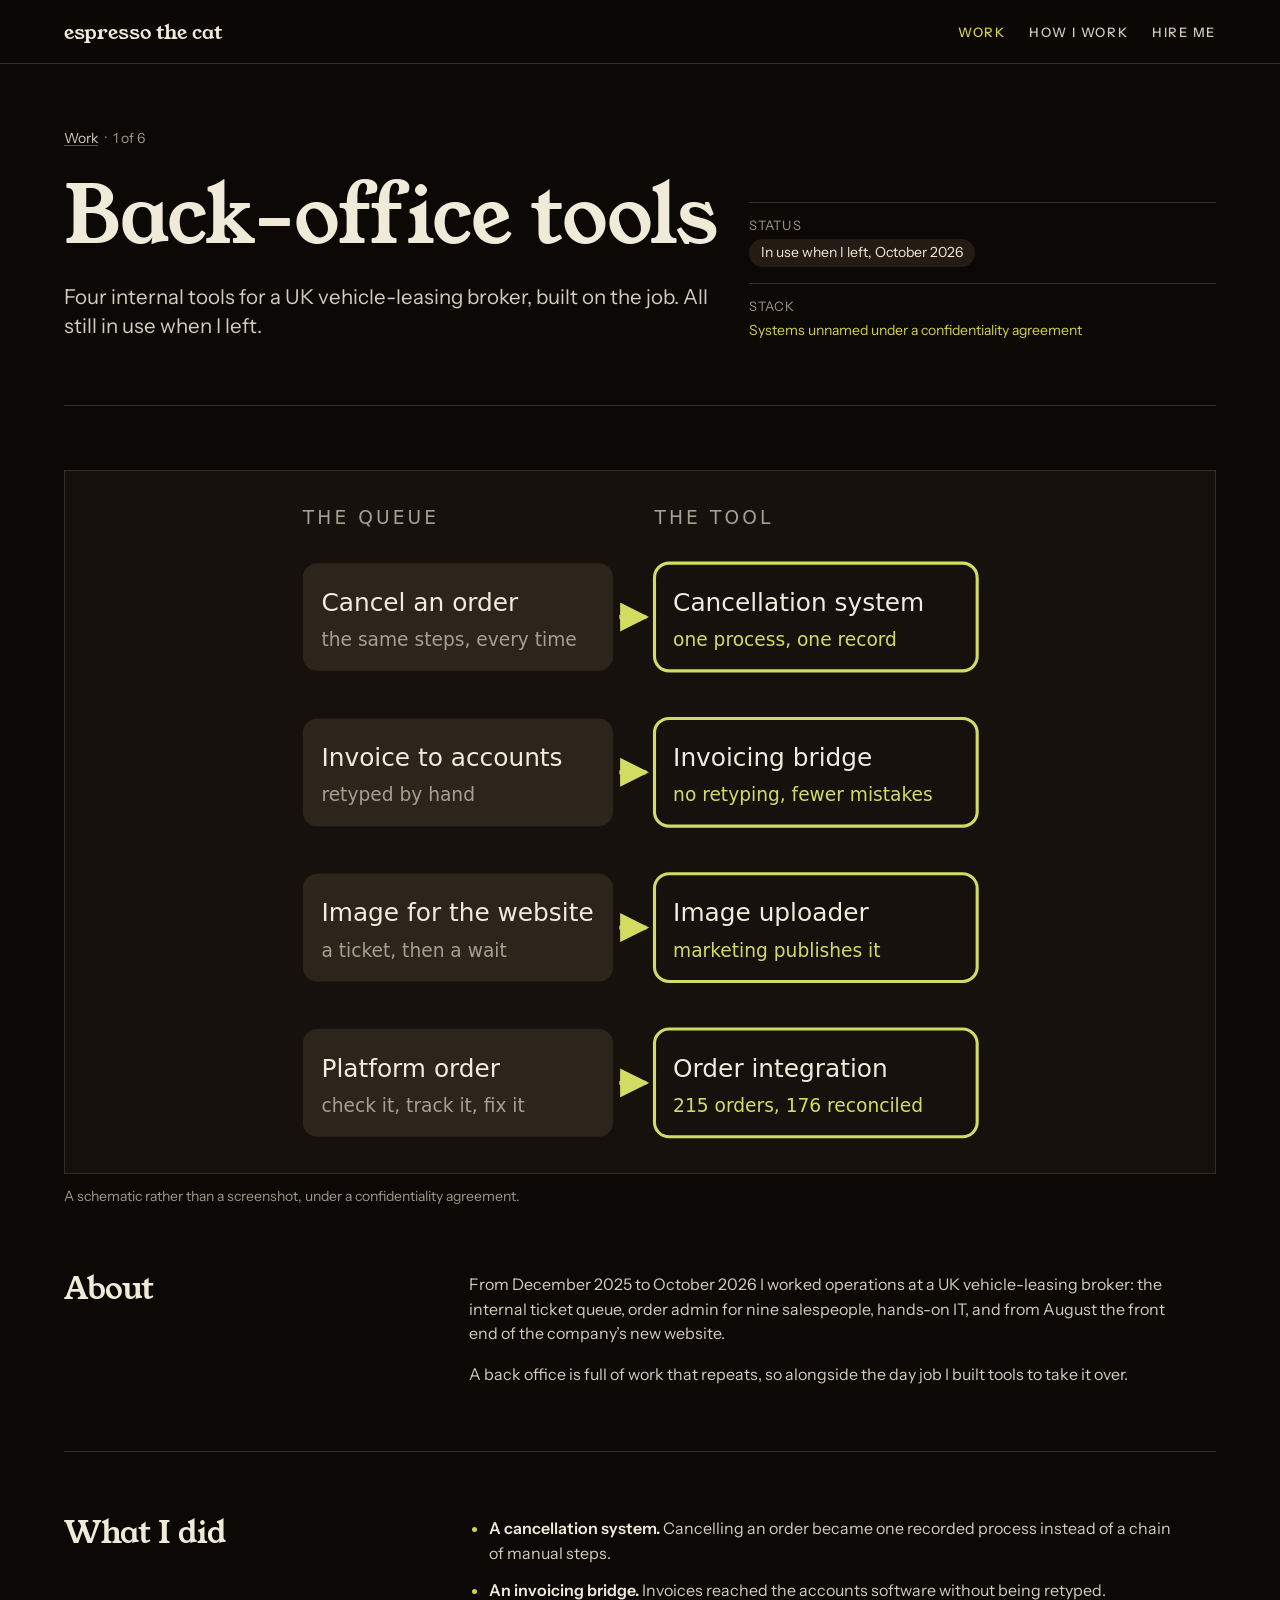
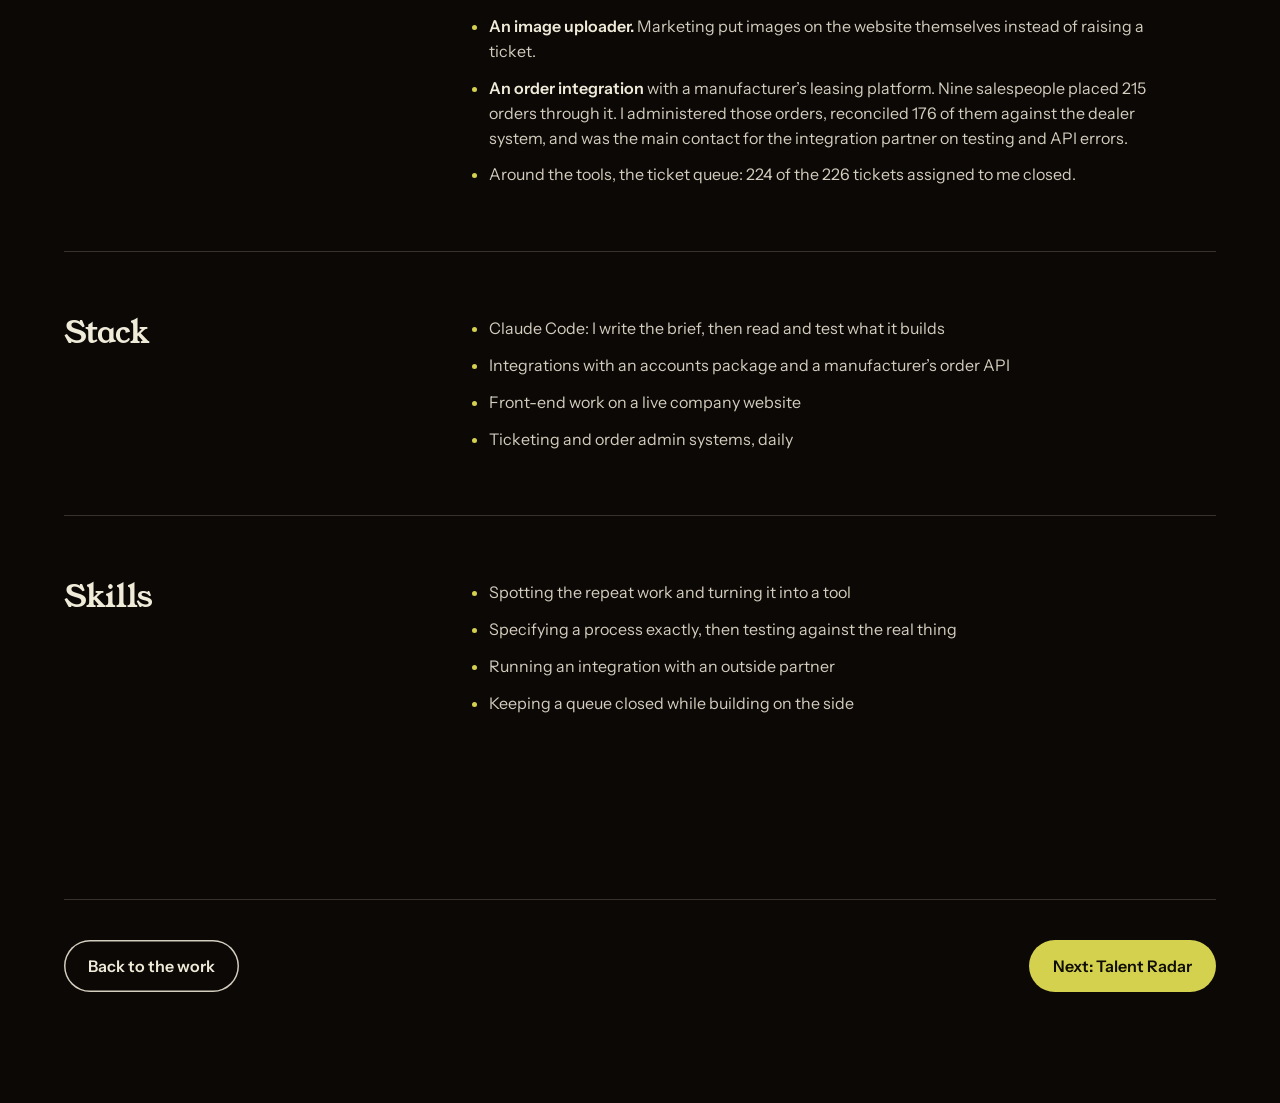
==== commit d576c8f1: "Home page: a denser, two-tone attractor Co-Authored-By: Claude Opus 5.5 <noreply@anthropic.com>" ====
--- a/work/back-office.html
+++ b/work/back-office.html
@@ -32,7 +32,7 @@
 <main id="main" class="container">
   <header class="case-head">
     <div>
-      <p class="eyebrow"><a href="/#work">Work</a> <span aria-hidden="true">&middot;</span> 1 of 7</p>
+      <p class="eyebrow"><a href="/#work">Work</a> <span aria-hidden="true">&middot;</span> 1 of 6</p>
       <h1>Back-office tools</h1>
       <p class="lead">Four internal tools for a UK vehicle-leasing broker, built on the job. All still in use when I left.</p>
     </div>
